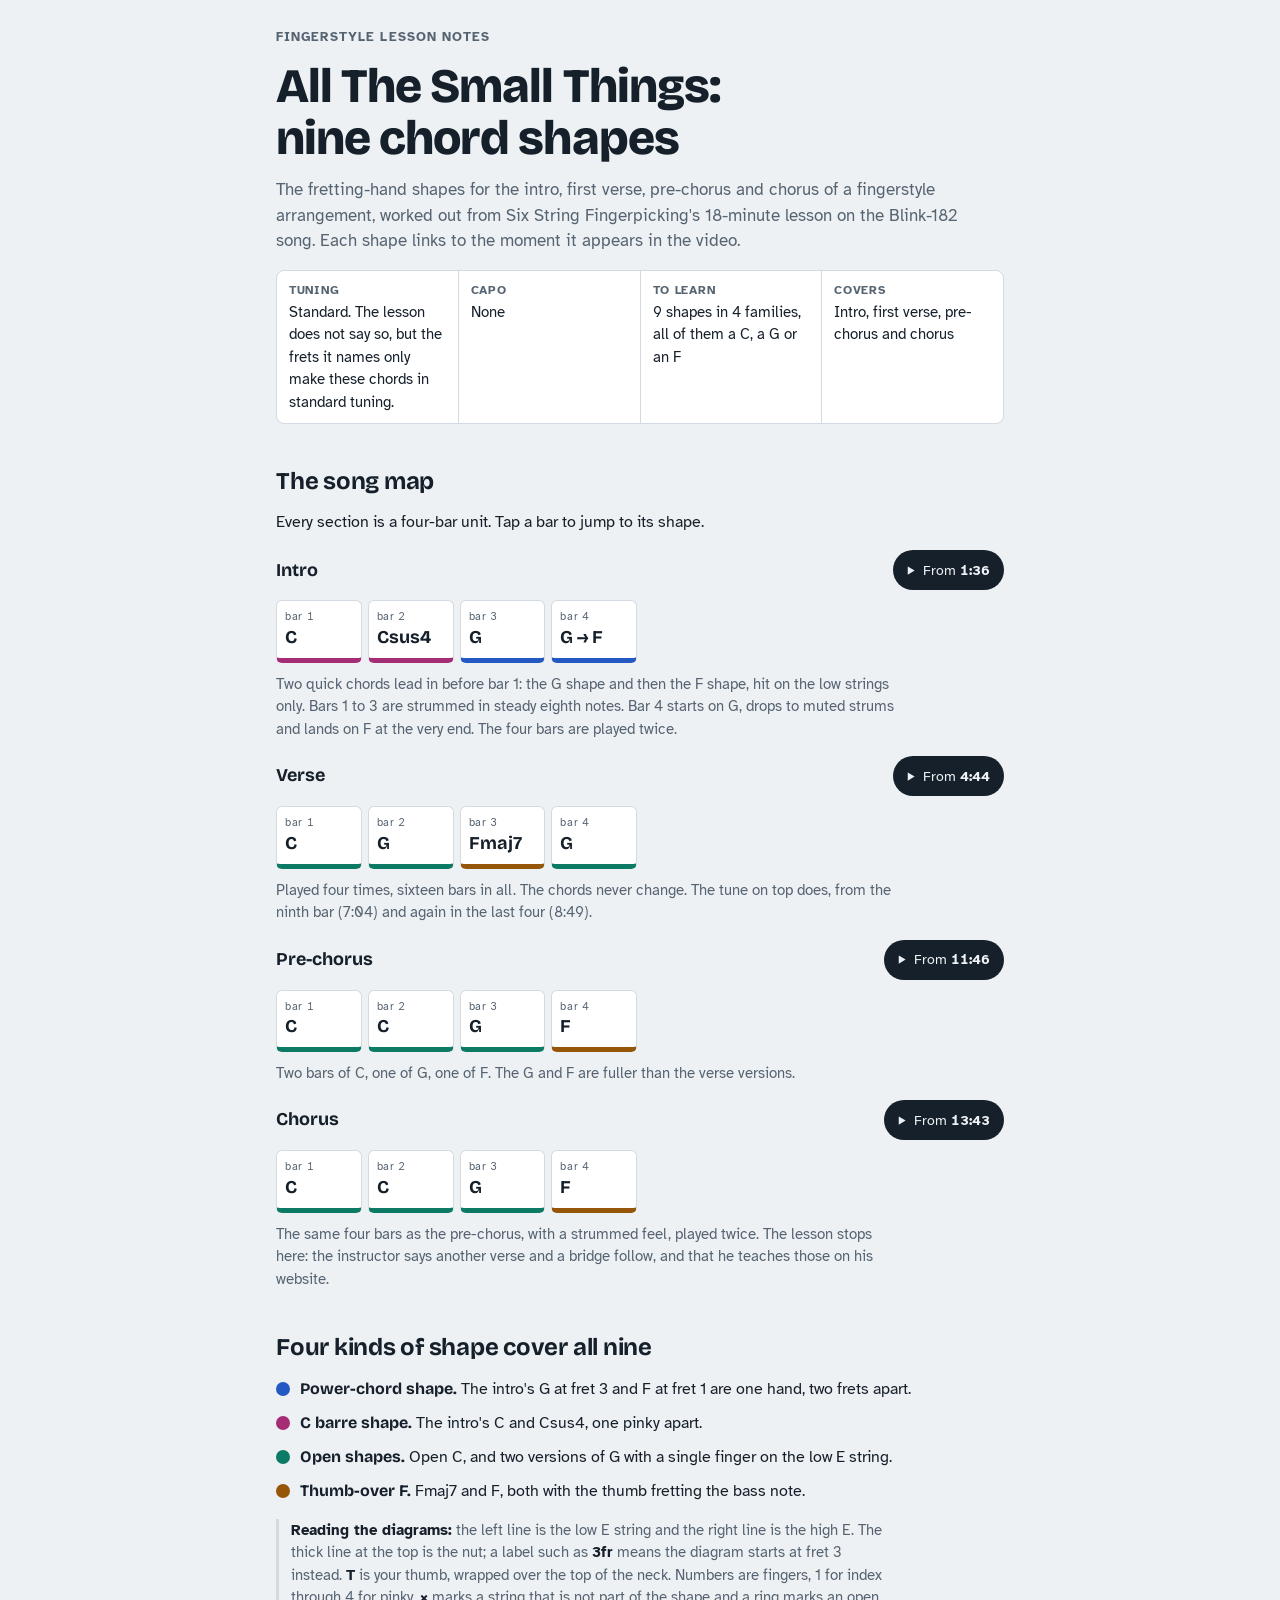
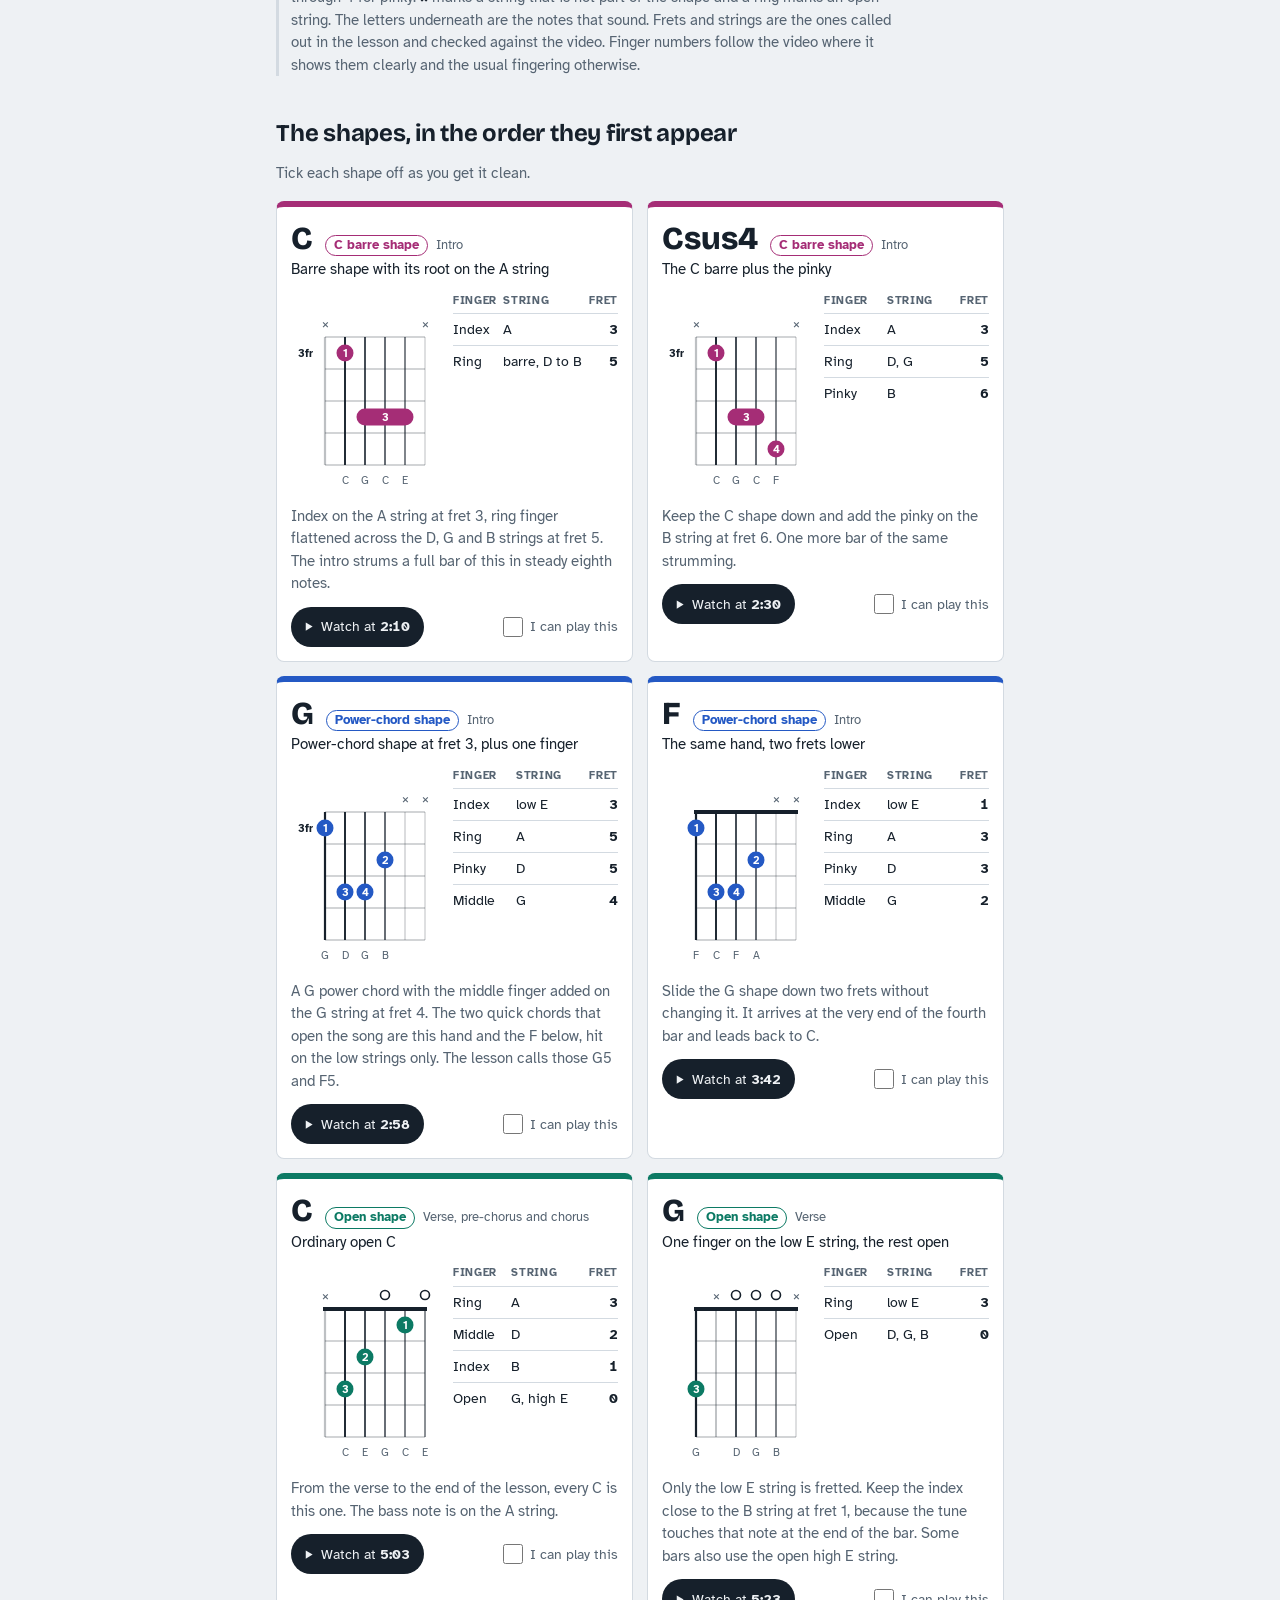
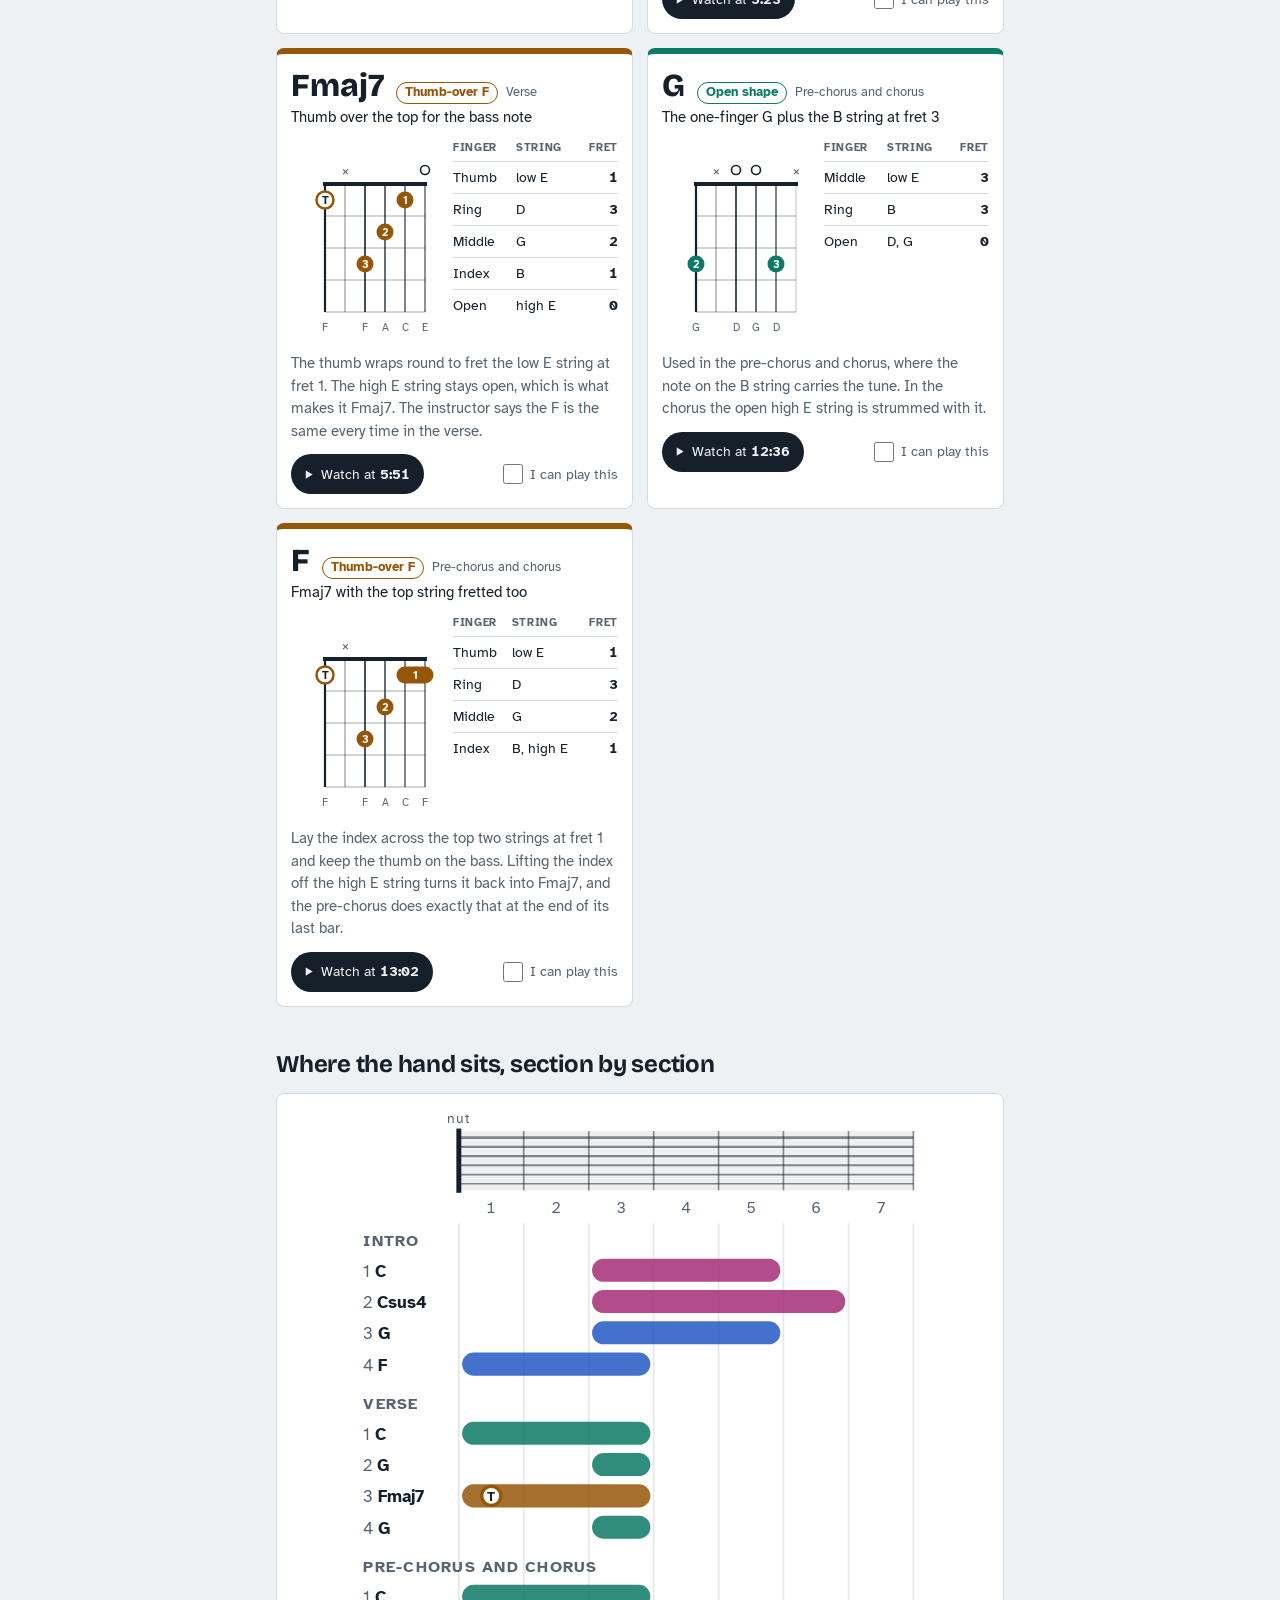
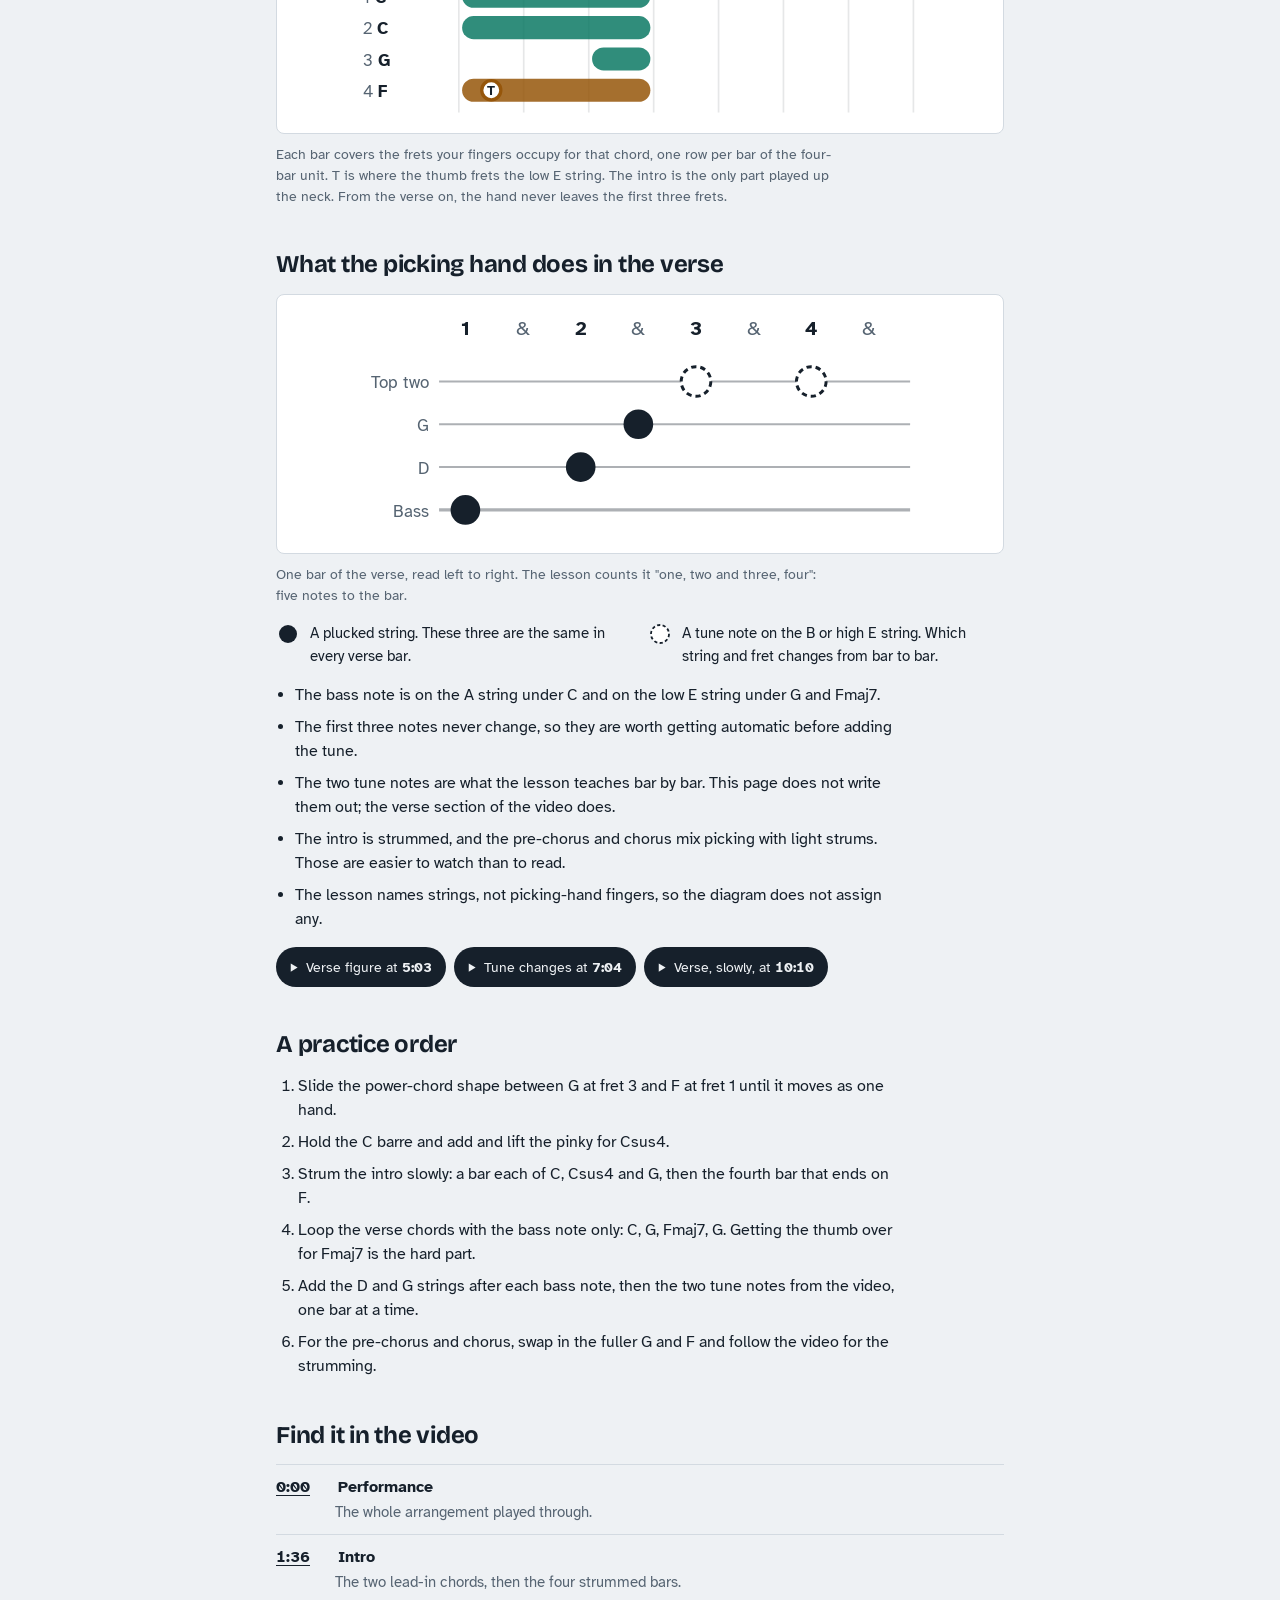
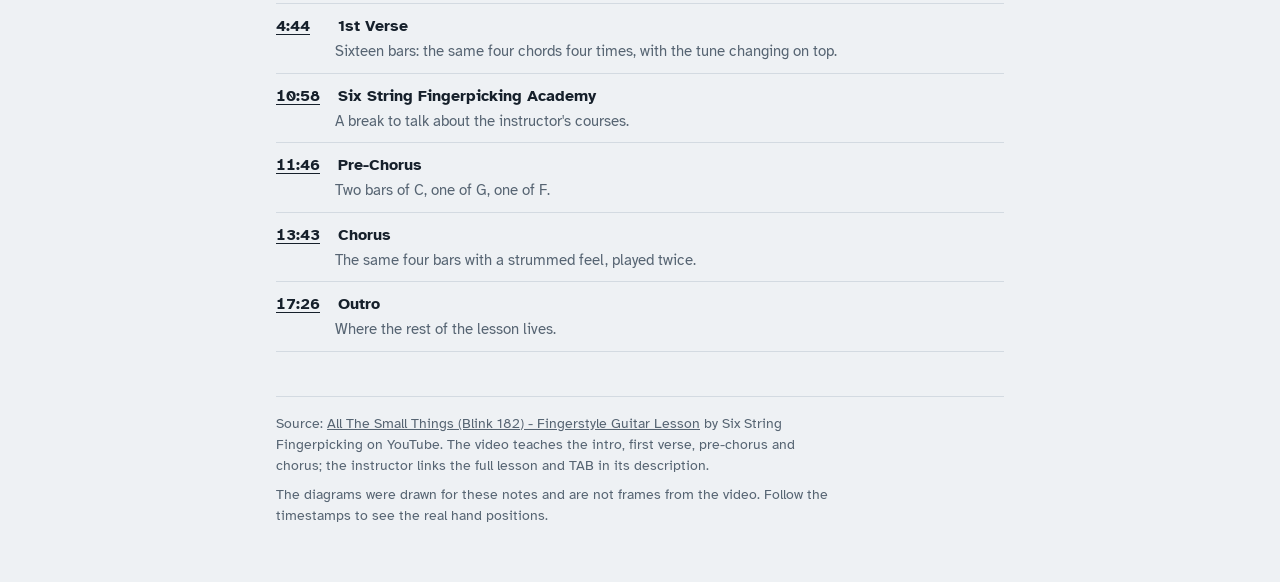
==== all-the-small-things/index.html @ d77eed51 "Add All The Small Things chord-shape explainer with its generator - all-the-small-things/build.py: s" ====
<!DOCTYPE html>
<html lang="en">
<head>
<meta charset="utf-8">
<meta name="viewport" content="width=device-width, initial-scale=1">
<title>All The Small Things Chord Shapes</title>
<link rel="preconnect" href="https://fonts.googleapis.com">
<link rel="preconnect" href="https://fonts.gstatic.com" crossorigin>
<link href="https://fonts.googleapis.com/css2?family=Atkinson+Hyperlegible:wght@400;700&amp;family=Bricolage+Grotesque:opsz,wght@12..96,600..800&amp;display=swap" rel="stylesheet">
<style>
:root {
  /* Layout: one reading column for a phone propped by the guitar. Chrome stays grey;
     the only colour is the four hand-shape families, used the same way everywhere. */
  --bg: #eef1f4;
  --surface: #ffffff;
  --ink: #16202b;
  --muted: #566472;
  --line: #d3dae1;
  --open: #0c7a64;    /* open shapes: open C and the two one-finger Gs */
  --cbarre: #a52d76;  /* C barre shape: C, Csus4 */
  --power: #2459c4;   /* power-chord shape: G, F */
  --thumb: #96560a;   /* thumb-over F: Fmaj7, F */
  --on-dot: #ffffff;
  --font-display: "Bricolage Grotesque", "Avenir Next", "Segoe UI", sans-serif;
  --font-body: "Atkinson Hyperlegible", "Helvetica Neue", Arial, sans-serif;
}
@media (prefers-color-scheme: dark) {
  :root:not([data-theme="light"]) {
    color-scheme: dark;
    --bg: #10161d; --surface: #19212b; --ink: #e9eef3; --muted: #9aa8b6; --line: #2d3946;
    --open: #5ad0b3; --cbarre: #f090c8; --power: #86adff; --thumb: #f0b566; --on-dot: #10161d;
  }
}
:root[data-theme="dark"] {
  color-scheme: dark;
  --bg: #10161d; --surface: #19212b; --ink: #e9eef3; --muted: #9aa8b6; --line: #2d3946;
  --open: #5ad0b3; --cbarre: #f090c8; --power: #86adff; --thumb: #f0b566; --on-dot: #10161d;
}
.fam-open   { --fam: var(--open); }
.fam-cbarre    { --fam: var(--cbarre); }
.fam-power  { --fam: var(--power); }
.fam-thumb  { --fam: var(--thumb); }

* { box-sizing: border-box; }
html { -webkit-text-size-adjust: 100%; }
body {
  margin: 0; background: var(--bg); color: var(--ink);
  font: 400 16px/1.5 var(--font-body);
}
main { max-width: 760px; margin: 0 auto; padding: 28px 16px 56px; display: grid; gap: 44px; }
h1, h2, h3 { font-family: var(--font-display); text-wrap: balance; margin: 0; line-height: 1.1; }
h1 { font-size: clamp(2rem, 8vw, 3rem); font-weight: 800; letter-spacing: -0.02em; }
h2 { font-size: 1.5rem; font-weight: 700; letter-spacing: -0.01em; }
p { margin: 0; max-width: 62ch; }
a { color: inherit; }
a:focus-visible, input:focus-visible { outline: 3px solid var(--power); outline-offset: 2px; border-radius: 4px; }
section { display: grid; gap: 16px; }
.lede { font-size: 1.0625rem; color: var(--muted); }
.eyebrow { font-size: .8125rem; letter-spacing: .08em; text-transform: uppercase; color: var(--muted); font-weight: 700; }
header.top { display: grid; gap: 12px; }

.facts { display: grid; grid-template-columns: repeat(auto-fit, minmax(150px, 1fr)); gap: 1px; margin: 4px 0 0; background: var(--line); border: 1px solid var(--line); border-radius: 8px; overflow: hidden; }
.facts div { background: var(--surface); padding: 10px 12px; }
.facts dt { font-size: .75rem; letter-spacing: .06em; text-transform: uppercase; color: var(--muted); font-weight: 700; }
.facts dd { margin: 2px 0 0; font-size: .9375rem; }

/* the chord map */
.part { display: grid; gap: 10px; }
.part-head { display: flex; flex-wrap: wrap; gap: 6px 12px; align-items: center; justify-content: space-between; }
.part-head h3 { font-size: 1.125rem; font-weight: 700; }
.loop { list-style: none; margin: 0; padding: 0; display: grid; grid-template-columns: repeat(4, 1fr); gap: 6px; }
@media (min-width: 620px) { .loop { grid-template-columns: repeat(8, 1fr); } }
.loop a { display: grid; gap: 2px; padding: 8px 6px 10px 8px; text-decoration: none; background: var(--surface); border: 1px solid var(--line); border-bottom: 5px solid var(--fam); border-radius: 6px; }
.loop .bar { font-size: .6875rem; letter-spacing: .06em; color: var(--muted); font-variant-numeric: tabular-nums; }
.loop .nm { font: 700 1.125rem/1.1 var(--font-display); }
.note { font-size: .9375rem; color: var(--muted); }

/* shape families */
.families { list-style: none; margin: 0; padding: 0; display: grid; gap: 10px; }
.families li { display: grid; grid-template-columns: 14px 1fr; gap: 10px; align-items: start; }
.families .sw { width: 14px; height: 14px; border-radius: 50%; background: var(--fam); margin-top: 5px; }
.families strong { font-family: var(--font-display); }
.readme { border-left: 3px solid var(--line); padding-left: 12px; color: var(--muted); font-size: .9375rem; }
.readme b { color: var(--ink); }

/* chord cards */
.cards { display: grid; grid-template-columns: repeat(auto-fit, minmax(288px, 1fr)); gap: 14px; }
.chord { background: var(--surface); border: 1px solid var(--line); border-top: 6px solid var(--fam); border-radius: 8px; padding: 14px; display: grid; gap: 12px; align-content: start; scroll-margin-top: 12px; }
.chord header { display: grid; grid-template-columns: auto 1fr; column-gap: 12px; row-gap: 2px; align-items: baseline; }
.chord h3 { font-size: 2rem; font-weight: 800; }
.meta { display: flex; flex-wrap: wrap; gap: 4px 8px; align-items: center; font-size: .8125rem; color: var(--muted); }
.tag { color: var(--fam); font-weight: 700; border: 1.5px solid var(--fam); border-radius: 99px; padding: 0 8px; line-height: 1.5; white-space: nowrap; }
.where { grid-column: 1 / -1; font-size: .9375rem; }
.chord-body { display: flex; flex-wrap: wrap; gap: 12px; align-items: flex-start; }
.chordbox { width: 150px; height: auto; flex: 0 0 150px; display: block; }
.fingers { flex: 1 1 120px; border-collapse: collapse; font-size: .875rem; font-variant-numeric: tabular-nums; }
.fingers th { text-align: left; font-size: .6875rem; text-transform: uppercase; letter-spacing: .06em; color: var(--muted); font-weight: 700; padding: 0 6px 4px 0; }
.fingers td { padding: 5px 6px 5px 0; border-top: 1px solid var(--line); }
.fingers .num { text-align: right; padding-right: 0; font-weight: 700; }
.tip { font-size: .9375rem; color: var(--muted); }
.chord footer { display: flex; flex-wrap: wrap; gap: 10px 14px; align-items: center; justify-content: space-between; }
.watch { display: inline-flex; align-items: center; gap: 7px; min-height: 40px; padding: 6px 14px 6px 12px; border-radius: 99px; background: var(--ink); color: var(--bg); text-decoration: none; font-size: .875rem; }
.watch .play { width: 11px; height: 11px; fill: currentColor; flex: none; }
.watch b { font-variant-numeric: tabular-nums; }
.got { display: inline-flex; align-items: center; gap: 7px; min-height: 40px; font-size: .875rem; color: var(--muted); cursor: pointer; }
.got input { width: 20px; height: 20px; accent-color: var(--fam); margin: 0; }
.progress { font-size: .9375rem; color: var(--muted); }

/* diagrams */
svg text { font-family: var(--font-body); }
.string { stroke: var(--ink); }
.string-off { opacity: .28; }
.fret { stroke: var(--ink); stroke-width: 1; opacity: .38; }
.nut { stroke: var(--ink); stroke-width: 4; stroke-linecap: square; }
.dot { fill: var(--fam); }
.dot-t { fill: var(--surface); stroke: var(--fam); stroke-width: 2.5; }
.fn { fill: var(--on-dot); font-size: 10.5px; font-weight: 700; text-anchor: middle; }
.ft { fill: var(--ink); }
.startfret { fill: var(--ink); font-size: 11px; font-weight: 700; text-anchor: end; }
.nutlab { fill: var(--muted); font-size: 8.5px; text-anchor: middle; letter-spacing: .04em; }
.mk { fill: var(--muted); font-size: 13px; text-anchor: middle; }
.openring { fill: none; stroke: var(--ink); stroke-width: 1.6; }
.nn { fill: var(--muted); font-size: 10.5px; text-anchor: middle; }

figure { margin: 0; display: grid; gap: 10px; }
figcaption { font-size: .875rem; color: var(--muted); max-width: 62ch; }
.panel { background: var(--surface); border: 1px solid var(--line); border-radius: 8px; padding: 14px 12px; }
.travel, .pick { display: block; width: 100%; max-width: 560px; height: auto; margin: 0 auto; }
.board { fill: var(--ink); opacity: .07; }
.travel .string { opacity: .5; }
.travel .fret { opacity: .5; }
.travel .nut { stroke-width: 3; }
.grid { stroke: var(--ink); opacity: .1; }
.fnum { fill: var(--muted); font-size: 9.5px; text-anchor: middle; font-variant-numeric: tabular-nums; }
.rowlab { fill: var(--ink); font-size: 10.5px; font-weight: 700; }
.rowlab .ord { fill: var(--muted); font-weight: 400; }
.blocklab { fill: var(--muted); font-size: 9.5px; font-weight: 700; letter-spacing: .08em; text-transform: uppercase; }
.span { fill: var(--fam); opacity: .85; }
.travel .dot-t { stroke-width: 2; }
.travel .fn { font-size: 8px; }

.slab { fill: var(--muted); font-size: 10.5px; text-anchor: end; }

.pick .string { opacity: .35; }
.beat { fill: var(--ink); font-size: 12px; font-weight: 700; text-anchor: middle; }
.beat.off { fill: var(--muted); font-weight: 400; }
.ev { fill: var(--ink); }
.ev-tune { fill: var(--surface); stroke: var(--ink); stroke-width: 1.8; stroke-dasharray: 3.2 2.4; }
.legend { list-style: none; margin: 0; padding: 0; display: grid; grid-template-columns: repeat(auto-fit, minmax(220px, 1fr)); gap: 8px 16px; font-size: .9375rem; }
.legend li { display: grid; grid-template-columns: 24px 1fr; gap: 10px; align-items: start; }
.legend-ico { width: 24px; height: 24px; display: block; }
.linkrow { display: flex; flex-wrap: wrap; gap: 8px; }

.points { margin: 0; padding-left: 1.2em; display: grid; gap: 8px; max-width: 62ch; }


/* chapter list */
.chapters { list-style: none; margin: 0; padding: 0; border-top: 1px solid var(--line); }
.chapters li { display: grid; gap: 2px; padding: 10px 0; border-bottom: 1px solid var(--line); }
.chapters a { display: grid; grid-template-columns: 3.4em 1fr; gap: 8px; text-decoration: none; font-weight: 700; }
.chapters .t { font-variant-numeric: tabular-nums; text-decoration: underline; text-underline-offset: 3px; }
.chapters .what { padding-left: calc(3.4em + 8px); color: var(--muted); font-size: .9375rem; }
.steps { margin: 0; padding-left: 1.4em; display: grid; gap: 8px; max-width: 62ch; }
.source { font-size: .875rem; color: var(--muted); border-top: 1px solid var(--line); padding-top: 16px; display: grid; gap: 8px; }
@media (prefers-reduced-motion: no-preference) { html { scroll-behavior: smooth; } }
</style>
</head>
<body>
<main>

<header class="top">
  <p class="eyebrow">Fingerstyle lesson notes</p>
  <h1>All The Small Things: nine chord shapes</h1>
  <p class="lede">The fretting-hand shapes for the intro, first verse, pre-chorus and chorus of a fingerstyle arrangement, worked out from Six String Fingerpicking's 18-minute lesson on the Blink-182 song. Each shape links to the moment it appears in the video.</p>
  <dl class="facts">
    <div><dt>Tuning</dt><dd>Standard. The lesson does not say so, but the frets it names only make these chords in standard tuning.</dd></div>
    <div><dt>Capo</dt><dd>None</dd></div>
    <div><dt>To learn</dt><dd>9 shapes in 4 families, all of them a C, a G or an F</dd></div>
    <div><dt>Covers</dt><dd>Intro, first verse, pre-chorus and chorus</dd></div>
  </dl>
</header>

<section aria-labelledby="h-map">
  <h2 id="h-map">The song map</h2>
  <p>Every section is a four-bar unit. Tap a bar to jump to its shape.</p>
  <div class="part">
    <div class="part-head"><h3>Intro</h3><a class="watch" href="https://youtu.be/hsBlzBTk9Xc?t=96"><svg class="play" viewBox="0 0 12 12" aria-hidden="true"><path d="M3 1.5v9l7.5-4.5z"/></svg><span>From <b>1:36</b></span></a></div>
    <ol class="loop"><li class="fam-cbarre"><a href="#chord-c-barre"><span class="bar">bar 1</span><span class="nm">C</span></a></li><li class="fam-cbarre"><a href="#chord-csus4"><span class="bar">bar 2</span><span class="nm">Csus4</span></a></li><li class="fam-power"><a href="#chord-g-shape"><span class="bar">bar 3</span><span class="nm">G</span></a></li><li class="fam-power"><a href="#chord-f-shape"><span class="bar">bar 4</span><span class="nm">G → F</span></a></li></ol>
    <p class="note">Two quick chords lead in before bar 1: the G shape and then the F shape, hit on the low strings only. Bars 1 to 3 are strummed in steady eighth notes. Bar 4 starts on G, drops to muted strums and lands on F at the very end. The four bars are played twice.</p>
  </div>
  <div class="part">
    <div class="part-head"><h3>Verse</h3><a class="watch" href="https://youtu.be/hsBlzBTk9Xc?t=284"><svg class="play" viewBox="0 0 12 12" aria-hidden="true"><path d="M3 1.5v9l7.5-4.5z"/></svg><span>From <b>4:44</b></span></a></div>
    <ol class="loop"><li class="fam-open"><a href="#chord-c-open"><span class="bar">bar 1</span><span class="nm">C</span></a></li><li class="fam-open"><a href="#chord-g-one"><span class="bar">bar 2</span><span class="nm">G</span></a></li><li class="fam-thumb"><a href="#chord-fmaj7"><span class="bar">bar 3</span><span class="nm">Fmaj7</span></a></li><li class="fam-open"><a href="#chord-g-one"><span class="bar">bar 4</span><span class="nm">G</span></a></li></ol>
    <p class="note">Played four times, sixteen bars in all. The chords never change. The tune on top does, from the ninth bar (7:04) and again in the last four (8:49).</p>
  </div>
  <div class="part">
    <div class="part-head"><h3>Pre-chorus</h3><a class="watch" href="https://youtu.be/hsBlzBTk9Xc?t=706"><svg class="play" viewBox="0 0 12 12" aria-hidden="true"><path d="M3 1.5v9l7.5-4.5z"/></svg><span>From <b>11:46</b></span></a></div>
    <ol class="loop"><li class="fam-open"><a href="#chord-c-open"><span class="bar">bar 1</span><span class="nm">C</span></a></li><li class="fam-open"><a href="#chord-c-open"><span class="bar">bar 2</span><span class="nm">C</span></a></li><li class="fam-open"><a href="#chord-g-add"><span class="bar">bar 3</span><span class="nm">G</span></a></li><li class="fam-thumb"><a href="#chord-f-thumb"><span class="bar">bar 4</span><span class="nm">F</span></a></li></ol>
    <p class="note">Two bars of C, one of G, one of F. The G and F are fuller than the verse versions.</p>
  </div>
  <div class="part">
    <div class="part-head"><h3>Chorus</h3><a class="watch" href="https://youtu.be/hsBlzBTk9Xc?t=823"><svg class="play" viewBox="0 0 12 12" aria-hidden="true"><path d="M3 1.5v9l7.5-4.5z"/></svg><span>From <b>13:43</b></span></a></div>
    <ol class="loop"><li class="fam-open"><a href="#chord-c-open"><span class="bar">bar 1</span><span class="nm">C</span></a></li><li class="fam-open"><a href="#chord-c-open"><span class="bar">bar 2</span><span class="nm">C</span></a></li><li class="fam-open"><a href="#chord-g-add"><span class="bar">bar 3</span><span class="nm">G</span></a></li><li class="fam-thumb"><a href="#chord-f-thumb"><span class="bar">bar 4</span><span class="nm">F</span></a></li></ol>
    <p class="note">The same four bars as the pre-chorus, with a strummed feel, played twice. The lesson stops here: the instructor says another verse and a bridge follow, and that he teaches those on his website.</p>
  </div>
</section>

<section aria-labelledby="h-fam">
  <h2 id="h-fam">Four kinds of shape cover all nine</h2>
  <ul class="families">
    <li class="fam-power"><span class="sw"></span><span><strong>Power-chord shape.</strong> The intro's G at fret 3 and F at fret 1 are one hand, two frets apart.</span></li>
    <li class="fam-cbarre"><span class="sw"></span><span><strong>C barre shape.</strong> The intro's C and Csus4, one pinky apart.</span></li>
    <li class="fam-open"><span class="sw"></span><span><strong>Open shapes.</strong> Open C, and two versions of G with a single finger on the low E string.</span></li>
    <li class="fam-thumb"><span class="sw"></span><span><strong>Thumb-over F.</strong> Fmaj7 and F, both with the thumb fretting the bass note.</span></li>
  </ul>
  <p class="readme"><b>Reading the diagrams:</b> the left line is the low E string and the right line is the high E. The thick line at the top is the nut; a label such as <b>3fr</b> means the diagram starts at fret 3 instead. <b>T</b> is your thumb, wrapped over the top of the neck. Numbers are fingers, 1 for index through 4 for pinky. <b>×</b> marks a string that is not part of the shape and a ring marks an open string. The letters underneath are the notes that sound. Frets and strings are the ones called out in the lesson and checked against the video. Finger numbers follow the video where it shows them clearly and the usual fingering otherwise.</p>
</section>

<section aria-labelledby="h-shapes">
  <h2 id="h-shapes">The shapes, in the order they first appear</h2>
  <p class="progress" id="progress" aria-live="polite">Tick each shape off as you get it clean.</p>
  <div class="cards">
<article class="chord fam-cbarre" id="chord-c-barre">
  <header>
    <h3>C</h3>
    <p class="meta"><span class="tag">C barre shape</span><span>Intro</span></p>
    <p class="where">Barre shape with its root on the A string</p>
  </header>
  <div class="chord-body">
    <svg class="chordbox" viewBox="0 0 150 200" role="img" aria-label="C chord diagram: string 5 fret 3, string 4 fret 5, string 3 fret 5, string 2 fret 5"><line class="fret" x1="34" y1="44" x2="134" y2="44"/><line class="fret" x1="34" y1="76" x2="134" y2="76"/><line class="fret" x1="34" y1="108" x2="134" y2="108"/><line class="fret" x1="34" y1="140" x2="134" y2="140"/><line class="fret" x1="34" y1="172" x2="134" y2="172"/><line class="string string-off" x1="34" y1="44" x2="34" y2="172" stroke-width="2.2"/><line class="string" x1="54" y1="44" x2="54" y2="172" stroke-width="1.9"/><line class="string" x1="74" y1="44" x2="74" y2="172" stroke-width="1.6"/><line class="string" x1="94" y1="44" x2="94" y2="172" stroke-width="1.3"/><line class="string" x1="114" y1="44" x2="114" y2="172" stroke-width="1.1"/><line class="string string-off" x1="134" y1="44" x2="134" y2="172" stroke-width="1.0"/><text class="startfret" x="22" y="64.0">3fr</text><text class="mk" x="34" y="35">×</text><text class="mk" x="134" y="35">×</text><rect class="dot" x="65.5" y="115.5" width="57" height="17" rx="8.5"/><text class="fn" x="94" y="127.8">3</text><circle class="dot" cx="54" cy="60" r="8.5"/><text class="fn" x="54" y="63.8">1</text><text class="nn" x="54" y="191">C</text><text class="nn" x="74" y="191">G</text><text class="nn" x="94" y="191">C</text><text class="nn" x="114" y="191">E</text></svg>
    <table class="fingers">
      <thead><tr><th scope="col">Finger</th><th scope="col">String</th><th scope="col" class="num">Fret</th></tr></thead>
      <tbody><tr><td>Index</td><td>A</td><td class='num'>3</td></tr><tr><td>Ring</td><td>barre, D to B</td><td class='num'>5</td></tr></tbody>
    </table>
  </div>
  <p class="tip">Index on the A string at fret 3, ring finger flattened across the D, G and B strings at fret 5. The intro strums a full bar of this in steady eighth notes.</p>
  <footer>
    <a class="watch" href="https://youtu.be/hsBlzBTk9Xc?t=130"><svg class="play" viewBox="0 0 12 12" aria-hidden="true"><path d="M3 1.5v9l7.5-4.5z"/></svg><span>Watch at <b>2:10</b></span></a>
    <label class="got" for="got-c-barre"><input type="checkbox" id="got-c-barre" data-got="c-barre"> I can play this</label>
  </footer>
</article>
<article class="chord fam-cbarre" id="chord-csus4">
  <header>
    <h3>Csus4</h3>
    <p class="meta"><span class="tag">C barre shape</span><span>Intro</span></p>
    <p class="where">The C barre plus the pinky</p>
  </header>
  <div class="chord-body">
    <svg class="chordbox" viewBox="0 0 150 200" role="img" aria-label="Csus4 chord diagram: string 5 fret 3, string 4 fret 5, string 3 fret 5, string 2 fret 6"><line class="fret" x1="34" y1="44" x2="134" y2="44"/><line class="fret" x1="34" y1="76" x2="134" y2="76"/><line class="fret" x1="34" y1="108" x2="134" y2="108"/><line class="fret" x1="34" y1="140" x2="134" y2="140"/><line class="fret" x1="34" y1="172" x2="134" y2="172"/><line class="string string-off" x1="34" y1="44" x2="34" y2="172" stroke-width="2.2"/><line class="string" x1="54" y1="44" x2="54" y2="172" stroke-width="1.9"/><line class="string" x1="74" y1="44" x2="74" y2="172" stroke-width="1.6"/><line class="string" x1="94" y1="44" x2="94" y2="172" stroke-width="1.3"/><line class="string" x1="114" y1="44" x2="114" y2="172" stroke-width="1.1"/><line class="string string-off" x1="134" y1="44" x2="134" y2="172" stroke-width="1.0"/><text class="startfret" x="22" y="64.0">3fr</text><text class="mk" x="34" y="35">×</text><text class="mk" x="134" y="35">×</text><rect class="dot" x="65.5" y="115.5" width="37" height="17" rx="8.5"/><text class="fn" x="84.0" y="127.8">3</text><circle class="dot" cx="54" cy="60" r="8.5"/><text class="fn" x="54" y="63.8">1</text><circle class="dot" cx="114" cy="156" r="8.5"/><text class="fn" x="114" y="159.8">4</text><text class="nn" x="54" y="191">C</text><text class="nn" x="74" y="191">G</text><text class="nn" x="94" y="191">C</text><text class="nn" x="114" y="191">F</text></svg>
    <table class="fingers">
      <thead><tr><th scope="col">Finger</th><th scope="col">String</th><th scope="col" class="num">Fret</th></tr></thead>
      <tbody><tr><td>Index</td><td>A</td><td class='num'>3</td></tr><tr><td>Ring</td><td>D, G</td><td class='num'>5</td></tr><tr><td>Pinky</td><td>B</td><td class='num'>6</td></tr></tbody>
    </table>
  </div>
  <p class="tip">Keep the C shape down and add the pinky on the B string at fret 6. One more bar of the same strumming.</p>
  <footer>
    <a class="watch" href="https://youtu.be/hsBlzBTk9Xc?t=150"><svg class="play" viewBox="0 0 12 12" aria-hidden="true"><path d="M3 1.5v9l7.5-4.5z"/></svg><span>Watch at <b>2:30</b></span></a>
    <label class="got" for="got-csus4"><input type="checkbox" id="got-csus4" data-got="csus4"> I can play this</label>
  </footer>
</article>
<article class="chord fam-power" id="chord-g-shape">
  <header>
    <h3>G</h3>
    <p class="meta"><span class="tag">Power-chord shape</span><span>Intro</span></p>
    <p class="where">Power-chord shape at fret 3, plus one finger</p>
  </header>
  <div class="chord-body">
    <svg class="chordbox" viewBox="0 0 150 200" role="img" aria-label="G chord diagram: string 6 fret 3, string 5 fret 5, string 4 fret 5, string 3 fret 4"><line class="fret" x1="34" y1="44" x2="134" y2="44"/><line class="fret" x1="34" y1="76" x2="134" y2="76"/><line class="fret" x1="34" y1="108" x2="134" y2="108"/><line class="fret" x1="34" y1="140" x2="134" y2="140"/><line class="fret" x1="34" y1="172" x2="134" y2="172"/><line class="string" x1="34" y1="44" x2="34" y2="172" stroke-width="2.2"/><line class="string" x1="54" y1="44" x2="54" y2="172" stroke-width="1.9"/><line class="string" x1="74" y1="44" x2="74" y2="172" stroke-width="1.6"/><line class="string" x1="94" y1="44" x2="94" y2="172" stroke-width="1.3"/><line class="string string-off" x1="114" y1="44" x2="114" y2="172" stroke-width="1.1"/><line class="string string-off" x1="134" y1="44" x2="134" y2="172" stroke-width="1.0"/><text class="startfret" x="22" y="64.0">3fr</text><text class="mk" x="114" y="35">×</text><text class="mk" x="134" y="35">×</text><circle class="dot" cx="34" cy="60" r="8.5"/><text class="fn" x="34" y="63.8">1</text><circle class="dot" cx="54" cy="124" r="8.5"/><text class="fn" x="54" y="127.8">3</text><circle class="dot" cx="74" cy="124" r="8.5"/><text class="fn" x="74" y="127.8">4</text><circle class="dot" cx="94" cy="92" r="8.5"/><text class="fn" x="94" y="95.8">2</text><text class="nn" x="34" y="191">G</text><text class="nn" x="54" y="191">D</text><text class="nn" x="74" y="191">G</text><text class="nn" x="94" y="191">B</text></svg>
    <table class="fingers">
      <thead><tr><th scope="col">Finger</th><th scope="col">String</th><th scope="col" class="num">Fret</th></tr></thead>
      <tbody><tr><td>Index</td><td>low E</td><td class='num'>3</td></tr><tr><td>Ring</td><td>A</td><td class='num'>5</td></tr><tr><td>Pinky</td><td>D</td><td class='num'>5</td></tr><tr><td>Middle</td><td>G</td><td class='num'>4</td></tr></tbody>
    </table>
  </div>
  <p class="tip">A G power chord with the middle finger added on the G string at fret 4. The two quick chords that open the song are this hand and the F below, hit on the low strings only. The lesson calls those G5 and F5.</p>
  <footer>
    <a class="watch" href="https://youtu.be/hsBlzBTk9Xc?t=178"><svg class="play" viewBox="0 0 12 12" aria-hidden="true"><path d="M3 1.5v9l7.5-4.5z"/></svg><span>Watch at <b>2:58</b></span></a>
    <label class="got" for="got-g-shape"><input type="checkbox" id="got-g-shape" data-got="g-shape"> I can play this</label>
  </footer>
</article>
<article class="chord fam-power" id="chord-f-shape">
  <header>
    <h3>F</h3>
    <p class="meta"><span class="tag">Power-chord shape</span><span>Intro</span></p>
    <p class="where">The same hand, two frets lower</p>
  </header>
  <div class="chord-body">
    <svg class="chordbox" viewBox="0 0 150 200" role="img" aria-label="F chord diagram: string 6 fret 1, string 5 fret 3, string 4 fret 3, string 3 fret 2"><line class="nut" x1="34" y1="44" x2="134" y2="44"/><line class="fret" x1="34" y1="76" x2="134" y2="76"/><line class="fret" x1="34" y1="108" x2="134" y2="108"/><line class="fret" x1="34" y1="140" x2="134" y2="140"/><line class="fret" x1="34" y1="172" x2="134" y2="172"/><line class="string" x1="34" y1="44" x2="34" y2="172" stroke-width="2.2"/><line class="string" x1="54" y1="44" x2="54" y2="172" stroke-width="1.9"/><line class="string" x1="74" y1="44" x2="74" y2="172" stroke-width="1.6"/><line class="string" x1="94" y1="44" x2="94" y2="172" stroke-width="1.3"/><line class="string string-off" x1="114" y1="44" x2="114" y2="172" stroke-width="1.1"/><line class="string string-off" x1="134" y1="44" x2="134" y2="172" stroke-width="1.0"/><text class="mk" x="114" y="35">×</text><text class="mk" x="134" y="35">×</text><circle class="dot" cx="34" cy="60" r="8.5"/><text class="fn" x="34" y="63.8">1</text><circle class="dot" cx="54" cy="124" r="8.5"/><text class="fn" x="54" y="127.8">3</text><circle class="dot" cx="74" cy="124" r="8.5"/><text class="fn" x="74" y="127.8">4</text><circle class="dot" cx="94" cy="92" r="8.5"/><text class="fn" x="94" y="95.8">2</text><text class="nn" x="34" y="191">F</text><text class="nn" x="54" y="191">C</text><text class="nn" x="74" y="191">F</text><text class="nn" x="94" y="191">A</text></svg>
    <table class="fingers">
      <thead><tr><th scope="col">Finger</th><th scope="col">String</th><th scope="col" class="num">Fret</th></tr></thead>
      <tbody><tr><td>Index</td><td>low E</td><td class='num'>1</td></tr><tr><td>Ring</td><td>A</td><td class='num'>3</td></tr><tr><td>Pinky</td><td>D</td><td class='num'>3</td></tr><tr><td>Middle</td><td>G</td><td class='num'>2</td></tr></tbody>
    </table>
  </div>
  <p class="tip">Slide the G shape down two frets without changing it. It arrives at the very end of the fourth bar and leads back to C.</p>
  <footer>
    <a class="watch" href="https://youtu.be/hsBlzBTk9Xc?t=222"><svg class="play" viewBox="0 0 12 12" aria-hidden="true"><path d="M3 1.5v9l7.5-4.5z"/></svg><span>Watch at <b>3:42</b></span></a>
    <label class="got" for="got-f-shape"><input type="checkbox" id="got-f-shape" data-got="f-shape"> I can play this</label>
  </footer>
</article>
<article class="chord fam-open" id="chord-c-open">
  <header>
    <h3>C</h3>
    <p class="meta"><span class="tag">Open shape</span><span>Verse, pre-chorus and chorus</span></p>
    <p class="where">Ordinary open C</p>
  </header>
  <div class="chord-body">
    <svg class="chordbox" viewBox="0 0 150 200" role="img" aria-label="C chord diagram: string 5 fret 3, string 4 fret 2, string 3 open, string 2 fret 1, string 1 open"><line class="nut" x1="34" y1="44" x2="134" y2="44"/><line class="fret" x1="34" y1="76" x2="134" y2="76"/><line class="fret" x1="34" y1="108" x2="134" y2="108"/><line class="fret" x1="34" y1="140" x2="134" y2="140"/><line class="fret" x1="34" y1="172" x2="134" y2="172"/><line class="string string-off" x1="34" y1="44" x2="34" y2="172" stroke-width="2.2"/><line class="string" x1="54" y1="44" x2="54" y2="172" stroke-width="1.9"/><line class="string" x1="74" y1="44" x2="74" y2="172" stroke-width="1.6"/><line class="string" x1="94" y1="44" x2="94" y2="172" stroke-width="1.3"/><line class="string" x1="114" y1="44" x2="114" y2="172" stroke-width="1.1"/><line class="string" x1="134" y1="44" x2="134" y2="172" stroke-width="1.0"/><text class="mk" x="34" y="35">×</text><circle class="openring" cx="94" cy="30" r="4.5"/><circle class="openring" cx="134" cy="30" r="4.5"/><circle class="dot" cx="54" cy="124" r="8.5"/><text class="fn" x="54" y="127.8">3</text><circle class="dot" cx="74" cy="92" r="8.5"/><text class="fn" x="74" y="95.8">2</text><circle class="dot" cx="114" cy="60" r="8.5"/><text class="fn" x="114" y="63.8">1</text><text class="nn" x="54" y="191">C</text><text class="nn" x="74" y="191">E</text><text class="nn" x="94" y="191">G</text><text class="nn" x="114" y="191">C</text><text class="nn" x="134" y="191">E</text></svg>
    <table class="fingers">
      <thead><tr><th scope="col">Finger</th><th scope="col">String</th><th scope="col" class="num">Fret</th></tr></thead>
      <tbody><tr><td>Ring</td><td>A</td><td class='num'>3</td></tr><tr><td>Middle</td><td>D</td><td class='num'>2</td></tr><tr><td>Index</td><td>B</td><td class='num'>1</td></tr><tr><td>Open</td><td>G, high E</td><td class='num'>0</td></tr></tbody>
    </table>
  </div>
  <p class="tip">From the verse to the end of the lesson, every C is this one. The bass note is on the A string.</p>
  <footer>
    <a class="watch" href="https://youtu.be/hsBlzBTk9Xc?t=303"><svg class="play" viewBox="0 0 12 12" aria-hidden="true"><path d="M3 1.5v9l7.5-4.5z"/></svg><span>Watch at <b>5:03</b></span></a>
    <label class="got" for="got-c-open"><input type="checkbox" id="got-c-open" data-got="c-open"> I can play this</label>
  </footer>
</article>
<article class="chord fam-open" id="chord-g-one">
  <header>
    <h3>G</h3>
    <p class="meta"><span class="tag">Open shape</span><span>Verse</span></p>
    <p class="where">One finger on the low E string, the rest open</p>
  </header>
  <div class="chord-body">
    <svg class="chordbox" viewBox="0 0 150 200" role="img" aria-label="G chord diagram: string 6 fret 3, string 4 open, string 3 open, string 2 open"><line class="nut" x1="34" y1="44" x2="134" y2="44"/><line class="fret" x1="34" y1="76" x2="134" y2="76"/><line class="fret" x1="34" y1="108" x2="134" y2="108"/><line class="fret" x1="34" y1="140" x2="134" y2="140"/><line class="fret" x1="34" y1="172" x2="134" y2="172"/><line class="string" x1="34" y1="44" x2="34" y2="172" stroke-width="2.2"/><line class="string string-off" x1="54" y1="44" x2="54" y2="172" stroke-width="1.9"/><line class="string" x1="74" y1="44" x2="74" y2="172" stroke-width="1.6"/><line class="string" x1="94" y1="44" x2="94" y2="172" stroke-width="1.3"/><line class="string" x1="114" y1="44" x2="114" y2="172" stroke-width="1.1"/><line class="string string-off" x1="134" y1="44" x2="134" y2="172" stroke-width="1.0"/><text class="mk" x="54" y="35">×</text><circle class="openring" cx="74" cy="30" r="4.5"/><circle class="openring" cx="94" cy="30" r="4.5"/><circle class="openring" cx="114" cy="30" r="4.5"/><text class="mk" x="134" y="35">×</text><circle class="dot" cx="34" cy="124" r="8.5"/><text class="fn" x="34" y="127.8">3</text><text class="nn" x="34" y="191">G</text><text class="nn" x="74" y="191">D</text><text class="nn" x="94" y="191">G</text><text class="nn" x="114" y="191">B</text></svg>
    <table class="fingers">
      <thead><tr><th scope="col">Finger</th><th scope="col">String</th><th scope="col" class="num">Fret</th></tr></thead>
      <tbody><tr><td>Ring</td><td>low E</td><td class='num'>3</td></tr><tr><td>Open</td><td>D, G, B</td><td class='num'>0</td></tr></tbody>
    </table>
  </div>
  <p class="tip">Only the low E string is fretted. Keep the index close to the B string at fret 1, because the tune touches that note at the end of the bar. Some bars also use the open high E string.</p>
  <footer>
    <a class="watch" href="https://youtu.be/hsBlzBTk9Xc?t=323"><svg class="play" viewBox="0 0 12 12" aria-hidden="true"><path d="M3 1.5v9l7.5-4.5z"/></svg><span>Watch at <b>5:23</b></span></a>
    <label class="got" for="got-g-one"><input type="checkbox" id="got-g-one" data-got="g-one"> I can play this</label>
  </footer>
</article>
<article class="chord fam-thumb" id="chord-fmaj7">
  <header>
    <h3>Fmaj7</h3>
    <p class="meta"><span class="tag">Thumb-over F</span><span>Verse</span></p>
    <p class="where">Thumb over the top for the bass note</p>
  </header>
  <div class="chord-body">
    <svg class="chordbox" viewBox="0 0 150 200" role="img" aria-label="Fmaj7 chord diagram: string 6 fret 1, string 4 fret 3, string 3 fret 2, string 2 fret 1, string 1 open"><line class="nut" x1="34" y1="44" x2="134" y2="44"/><line class="fret" x1="34" y1="76" x2="134" y2="76"/><line class="fret" x1="34" y1="108" x2="134" y2="108"/><line class="fret" x1="34" y1="140" x2="134" y2="140"/><line class="fret" x1="34" y1="172" x2="134" y2="172"/><line class="string" x1="34" y1="44" x2="34" y2="172" stroke-width="2.2"/><line class="string string-off" x1="54" y1="44" x2="54" y2="172" stroke-width="1.9"/><line class="string" x1="74" y1="44" x2="74" y2="172" stroke-width="1.6"/><line class="string" x1="94" y1="44" x2="94" y2="172" stroke-width="1.3"/><line class="string" x1="114" y1="44" x2="114" y2="172" stroke-width="1.1"/><line class="string" x1="134" y1="44" x2="134" y2="172" stroke-width="1.0"/><text class="mk" x="54" y="35">×</text><circle class="openring" cx="134" cy="30" r="4.5"/><circle class="dot-t" cx="34" cy="60" r="8.5"/><text class="fn ft" x="34" y="63.8">T</text><circle class="dot" cx="74" cy="124" r="8.5"/><text class="fn" x="74" y="127.8">3</text><circle class="dot" cx="94" cy="92" r="8.5"/><text class="fn" x="94" y="95.8">2</text><circle class="dot" cx="114" cy="60" r="8.5"/><text class="fn" x="114" y="63.8">1</text><text class="nn" x="34" y="191">F</text><text class="nn" x="74" y="191">F</text><text class="nn" x="94" y="191">A</text><text class="nn" x="114" y="191">C</text><text class="nn" x="134" y="191">E</text></svg>
    <table class="fingers">
      <thead><tr><th scope="col">Finger</th><th scope="col">String</th><th scope="col" class="num">Fret</th></tr></thead>
      <tbody><tr><td>Thumb</td><td>low E</td><td class='num'>1</td></tr><tr><td>Ring</td><td>D</td><td class='num'>3</td></tr><tr><td>Middle</td><td>G</td><td class='num'>2</td></tr><tr><td>Index</td><td>B</td><td class='num'>1</td></tr><tr><td>Open</td><td>high E</td><td class='num'>0</td></tr></tbody>
    </table>
  </div>
  <p class="tip">The thumb wraps round to fret the low E string at fret 1. The high E string stays open, which is what makes it Fmaj7. The instructor says the F is the same every time in the verse.</p>
  <footer>
    <a class="watch" href="https://youtu.be/hsBlzBTk9Xc?t=351"><svg class="play" viewBox="0 0 12 12" aria-hidden="true"><path d="M3 1.5v9l7.5-4.5z"/></svg><span>Watch at <b>5:51</b></span></a>
    <label class="got" for="got-fmaj7"><input type="checkbox" id="got-fmaj7" data-got="fmaj7"> I can play this</label>
  </footer>
</article>
<article class="chord fam-open" id="chord-g-add">
  <header>
    <h3>G</h3>
    <p class="meta"><span class="tag">Open shape</span><span>Pre-chorus and chorus</span></p>
    <p class="where">The one-finger G plus the B string at fret 3</p>
  </header>
  <div class="chord-body">
    <svg class="chordbox" viewBox="0 0 150 200" role="img" aria-label="G chord diagram: string 6 fret 3, string 4 open, string 3 open, string 2 fret 3"><line class="nut" x1="34" y1="44" x2="134" y2="44"/><line class="fret" x1="34" y1="76" x2="134" y2="76"/><line class="fret" x1="34" y1="108" x2="134" y2="108"/><line class="fret" x1="34" y1="140" x2="134" y2="140"/><line class="fret" x1="34" y1="172" x2="134" y2="172"/><line class="string" x1="34" y1="44" x2="34" y2="172" stroke-width="2.2"/><line class="string string-off" x1="54" y1="44" x2="54" y2="172" stroke-width="1.9"/><line class="string" x1="74" y1="44" x2="74" y2="172" stroke-width="1.6"/><line class="string" x1="94" y1="44" x2="94" y2="172" stroke-width="1.3"/><line class="string" x1="114" y1="44" x2="114" y2="172" stroke-width="1.1"/><line class="string string-off" x1="134" y1="44" x2="134" y2="172" stroke-width="1.0"/><text class="mk" x="54" y="35">×</text><circle class="openring" cx="74" cy="30" r="4.5"/><circle class="openring" cx="94" cy="30" r="4.5"/><text class="mk" x="134" y="35">×</text><circle class="dot" cx="34" cy="124" r="8.5"/><text class="fn" x="34" y="127.8">2</text><circle class="dot" cx="114" cy="124" r="8.5"/><text class="fn" x="114" y="127.8">3</text><text class="nn" x="34" y="191">G</text><text class="nn" x="74" y="191">D</text><text class="nn" x="94" y="191">G</text><text class="nn" x="114" y="191">D</text></svg>
    <table class="fingers">
      <thead><tr><th scope="col">Finger</th><th scope="col">String</th><th scope="col" class="num">Fret</th></tr></thead>
      <tbody><tr><td>Middle</td><td>low E</td><td class='num'>3</td></tr><tr><td>Ring</td><td>B</td><td class='num'>3</td></tr><tr><td>Open</td><td>D, G</td><td class='num'>0</td></tr></tbody>
    </table>
  </div>
  <p class="tip">Used in the pre-chorus and chorus, where the note on the B string carries the tune. In the chorus the open high E string is strummed with it.</p>
  <footer>
    <a class="watch" href="https://youtu.be/hsBlzBTk9Xc?t=756"><svg class="play" viewBox="0 0 12 12" aria-hidden="true"><path d="M3 1.5v9l7.5-4.5z"/></svg><span>Watch at <b>12:36</b></span></a>
    <label class="got" for="got-g-add"><input type="checkbox" id="got-g-add" data-got="g-add"> I can play this</label>
  </footer>
</article>
<article class="chord fam-thumb" id="chord-f-thumb">
  <header>
    <h3>F</h3>
    <p class="meta"><span class="tag">Thumb-over F</span><span>Pre-chorus and chorus</span></p>
    <p class="where">Fmaj7 with the top string fretted too</p>
  </header>
  <div class="chord-body">
    <svg class="chordbox" viewBox="0 0 150 200" role="img" aria-label="F chord diagram: string 6 fret 1, string 4 fret 3, string 3 fret 2, string 2 fret 1, string 1 fret 1"><line class="nut" x1="34" y1="44" x2="134" y2="44"/><line class="fret" x1="34" y1="76" x2="134" y2="76"/><line class="fret" x1="34" y1="108" x2="134" y2="108"/><line class="fret" x1="34" y1="140" x2="134" y2="140"/><line class="fret" x1="34" y1="172" x2="134" y2="172"/><line class="string" x1="34" y1="44" x2="34" y2="172" stroke-width="2.2"/><line class="string string-off" x1="54" y1="44" x2="54" y2="172" stroke-width="1.9"/><line class="string" x1="74" y1="44" x2="74" y2="172" stroke-width="1.6"/><line class="string" x1="94" y1="44" x2="94" y2="172" stroke-width="1.3"/><line class="string" x1="114" y1="44" x2="114" y2="172" stroke-width="1.1"/><line class="string" x1="134" y1="44" x2="134" y2="172" stroke-width="1.0"/><text class="mk" x="54" y="35">×</text><rect class="dot" x="105.5" y="51.5" width="37" height="17" rx="8.5"/><text class="fn" x="124.0" y="63.8">1</text><circle class="dot-t" cx="34" cy="60" r="8.5"/><text class="fn ft" x="34" y="63.8">T</text><circle class="dot" cx="74" cy="124" r="8.5"/><text class="fn" x="74" y="127.8">3</text><circle class="dot" cx="94" cy="92" r="8.5"/><text class="fn" x="94" y="95.8">2</text><text class="nn" x="34" y="191">F</text><text class="nn" x="74" y="191">F</text><text class="nn" x="94" y="191">A</text><text class="nn" x="114" y="191">C</text><text class="nn" x="134" y="191">F</text></svg>
    <table class="fingers">
      <thead><tr><th scope="col">Finger</th><th scope="col">String</th><th scope="col" class="num">Fret</th></tr></thead>
      <tbody><tr><td>Thumb</td><td>low E</td><td class='num'>1</td></tr><tr><td>Ring</td><td>D</td><td class='num'>3</td></tr><tr><td>Middle</td><td>G</td><td class='num'>2</td></tr><tr><td>Index</td><td>B, high E</td><td class='num'>1</td></tr></tbody>
    </table>
  </div>
  <p class="tip">Lay the index across the top two strings at fret 1 and keep the thumb on the bass. Lifting the index off the high E string turns it back into Fmaj7, and the pre-chorus does exactly that at the end of its last bar.</p>
  <footer>
    <a class="watch" href="https://youtu.be/hsBlzBTk9Xc?t=782"><svg class="play" viewBox="0 0 12 12" aria-hidden="true"><path d="M3 1.5v9l7.5-4.5z"/></svg><span>Watch at <b>13:02</b></span></a>
    <label class="got" for="got-f-thumb"><input type="checkbox" id="got-f-thumb" data-got="f-thumb"> I can play this</label>
  </footer>
</article></div>
</section>

<section aria-labelledby="h-travel">
  <h2 id="h-travel">Where the hand sits, section by section</h2>
  <figure>
    <div class="panel"><svg class="travel" viewBox="0 0 340 371" role="img" aria-label="Chart of the frets the hand covers in each section. The intro sits at frets 3 to 6 and drops to fret 1 for F. The verse, pre-chorus and chorus all stay within the first three frets."><rect class="board" x="60" y="14" width="276" height="36"/><line class="string" x1="60" y1="18.0" x2="336" y2="18.0" stroke-width="1.60"/><line class="string" x1="60" y1="23.6" x2="336" y2="23.6" stroke-width="1.46"/><line class="string" x1="60" y1="29.2" x2="336" y2="29.2" stroke-width="1.32"/><line class="string" x1="60" y1="34.8" x2="336" y2="34.8" stroke-width="1.18"/><line class="string" x1="60" y1="40.4" x2="336" y2="40.4" stroke-width="1.04"/><line class="string" x1="60" y1="46.0" x2="336" y2="46.0" stroke-width="0.90"/><line class="nut" x1="60" y1="14" x2="60" y2="50"/><text class="nutlab" x="60" y="9">nut</text><line class="grid" x1="60" y1="70" x2="60" y2="367"/><line class="fret" x1="99.4" y1="14" x2="99.4" y2="50"/><line class="grid" x1="99.4" y1="70" x2="99.4" y2="367"/><text class="fnum" x="79.7" y="64">1</text><line class="fret" x1="138.9" y1="14" x2="138.9" y2="50"/><line class="grid" x1="138.9" y1="70" x2="138.9" y2="367"/><text class="fnum" x="119.1" y="64">2</text><line class="fret" x1="178.3" y1="14" x2="178.3" y2="50"/><line class="grid" x1="178.3" y1="70" x2="178.3" y2="367"/><text class="fnum" x="158.6" y="64">3</text><line class="fret" x1="217.7" y1="14" x2="217.7" y2="50"/><line class="grid" x1="217.7" y1="70" x2="217.7" y2="367"/><text class="fnum" x="198.0" y="64">4</text><line class="fret" x1="257.1" y1="14" x2="257.1" y2="50"/><line class="grid" x1="257.1" y1="70" x2="257.1" y2="367"/><text class="fnum" x="237.4" y="64">5</text><line class="fret" x1="296.6" y1="14" x2="296.6" y2="50"/><line class="grid" x1="296.6" y1="70" x2="296.6" y2="367"/><text class="fnum" x="276.9" y="64">6</text><line class="fret" x1="336.0" y1="14" x2="336.0" y2="50"/><line class="grid" x1="336.0" y1="70" x2="336.0" y2="367"/><text class="fnum" x="316.3" y="64">7</text><text class="blocklab" x="2" y="84">Intro</text><g class="fam-cbarre"><text class="rowlab" x="2" y="102.5"><tspan class="ord">1</tspan> C</text><rect class="span" x="140.9" y="91.5" width="114.3" height="14" rx="7"/></g><g class="fam-cbarre"><text class="rowlab" x="2" y="121.5"><tspan class="ord">2</tspan> Csus4</text><rect class="span" x="140.9" y="110.5" width="153.7" height="14" rx="7"/></g><g class="fam-power"><text class="rowlab" x="2" y="140.5"><tspan class="ord">3</tspan> G</text><rect class="span" x="140.9" y="129.5" width="114.3" height="14" rx="7"/></g><g class="fam-power"><text class="rowlab" x="2" y="159.5"><tspan class="ord">4</tspan> F</text><rect class="span" x="62.0" y="148.5" width="114.3" height="14" rx="7"/></g><text class="blocklab" x="2" y="183">Verse</text><g class="fam-open"><text class="rowlab" x="2" y="201.5"><tspan class="ord">1</tspan> C</text><rect class="span" x="62.0" y="190.5" width="114.3" height="14" rx="7"/></g><g class="fam-open"><text class="rowlab" x="2" y="220.5"><tspan class="ord">2</tspan> G</text><rect class="span" x="140.9" y="209.5" width="35.4" height="14" rx="7"/></g><g class="fam-thumb"><text class="rowlab" x="2" y="239.5"><tspan class="ord">3</tspan> Fmaj7</text><rect class="span" x="62.0" y="228.5" width="114.3" height="14" rx="7"/><circle class="dot-t" cx="79.7" cy="235.5" r="5.8"/><text class="fn ft" x="79.7" y="238.5">T</text></g><g class="fam-open"><text class="rowlab" x="2" y="258.5"><tspan class="ord">4</tspan> G</text><rect class="span" x="140.9" y="247.5" width="35.4" height="14" rx="7"/></g><text class="blocklab" x="2" y="282">Pre-chorus and chorus</text><g class="fam-open"><text class="rowlab" x="2" y="300.5"><tspan class="ord">1</tspan> C</text><rect class="span" x="62.0" y="289.5" width="114.3" height="14" rx="7"/></g><g class="fam-open"><text class="rowlab" x="2" y="319.5"><tspan class="ord">2</tspan> C</text><rect class="span" x="62.0" y="308.5" width="114.3" height="14" rx="7"/></g><g class="fam-open"><text class="rowlab" x="2" y="338.5"><tspan class="ord">3</tspan> G</text><rect class="span" x="140.9" y="327.5" width="35.4" height="14" rx="7"/></g><g class="fam-thumb"><text class="rowlab" x="2" y="357.5"><tspan class="ord">4</tspan> F</text><rect class="span" x="62.0" y="346.5" width="114.3" height="14" rx="7"/><circle class="dot-t" cx="79.7" cy="353.5" r="5.8"/><text class="fn ft" x="79.7" y="356.5">T</text></g></svg></div>
    <figcaption>Each bar covers the frets your fingers occupy for that chord, one row per bar of the four-bar unit. T is where the thumb frets the low E string. The intro is the only part played up the neck. From the verse on, the hand never leaves the first three frets.</figcaption>
  </figure>
</section>

<section aria-labelledby="h-pick">
  <h2 id="h-pick">What the picking hand does in the verse</h2>
  <figure>
    <div class="panel"><svg class="pick" viewBox="0 0 340 140" role="img" aria-label="One bar of the verse figure. Beat 1: the bass note. Beat 2: the D string. And of 2: the G string. Beats 3 and 4: one tune note each, on the B or high E string."><text class="beat" x="64" y="16">1</text><text class="beat off" x="99" y="16">&</text><text class="beat" x="134" y="16">2</text><text class="beat off" x="169" y="16">&</text><text class="beat" x="204" y="16">3</text><text class="beat off" x="239" y="16">&</text><text class="beat" x="274" y="16">4</text><text class="beat off" x="309" y="16">&</text><line class="string" x1="48" y1="44" x2="334" y2="44" stroke-width="1.2"/><text class="slab" x="42" y="48">Top two</text><line class="string" x1="48" y1="70" x2="334" y2="70" stroke-width="1.2"/><text class="slab" x="42" y="74">G</text><line class="string" x1="48" y1="96" x2="334" y2="96" stroke-width="1.2"/><text class="slab" x="42" y="100">D</text><line class="string" x1="48" y1="122" x2="334" y2="122" stroke-width="2"/><text class="slab" x="42" y="126">Bass</text><circle class="ev" cx="64" cy="122" r="9"/><circle class="ev" cx="134" cy="96" r="9"/><circle class="ev" cx="169" cy="70" r="9"/><circle class="ev-tune" cx="204" cy="44" r="9"/><circle class="ev-tune" cx="274" cy="44" r="9"/></svg></div>
    <figcaption>One bar of the verse, read left to right. The lesson counts it "one, two and three, four": five notes to the bar.</figcaption>
  </figure>
  <ul class="legend"><li><svg class="legend-ico" viewBox="0 0 24 24" aria-hidden="true"><circle class="ev" cx="12" cy="12" r="9"/></svg><span>A plucked string. These three are the same in every verse bar.</span></li><li><svg class="legend-ico" viewBox="0 0 24 24" aria-hidden="true"><circle class="ev-tune" cx="12" cy="12" r="9"/></svg><span>A tune note on the B or high E string. Which string and fret changes from bar to bar.</span></li></ul>
  <ul class="points">
    <li>The bass note is on the A string under C and on the low E string under G and Fmaj7.</li>
    <li>The first three notes never change, so they are worth getting automatic before adding the tune.</li>
    <li>The two tune notes are what the lesson teaches bar by bar. This page does not write them out; the verse section of the video does.</li>
    <li>The intro is strummed, and the pre-chorus and chorus mix picking with light strums. Those are easier to watch than to read.</li>
    <li>The lesson names strings, not picking-hand fingers, so the diagram does not assign any.</li>
  </ul>
  <div class="linkrow"><a class="watch" href="https://youtu.be/hsBlzBTk9Xc?t=303"><svg class="play" viewBox="0 0 12 12" aria-hidden="true"><path d="M3 1.5v9l7.5-4.5z"/></svg><span>Verse figure at <b>5:03</b></span></a> <a class="watch" href="https://youtu.be/hsBlzBTk9Xc?t=424"><svg class="play" viewBox="0 0 12 12" aria-hidden="true"><path d="M3 1.5v9l7.5-4.5z"/></svg><span>Tune changes at <b>7:04</b></span></a> <a class="watch" href="https://youtu.be/hsBlzBTk9Xc?t=610"><svg class="play" viewBox="0 0 12 12" aria-hidden="true"><path d="M3 1.5v9l7.5-4.5z"/></svg><span>Verse, slowly, at <b>10:10</b></span></a></div>
</section>

<section aria-labelledby="h-order">
  <h2 id="h-order">A practice order</h2>
  <ol class="steps">
    <li>Slide the power-chord shape between G at fret 3 and F at fret 1 until it moves as one hand.</li>
    <li>Hold the C barre and add and lift the pinky for Csus4.</li>
    <li>Strum the intro slowly: a bar each of C, Csus4 and G, then the fourth bar that ends on F.</li>
    <li>Loop the verse chords with the bass note only: C, G, Fmaj7, G. Getting the thumb over for Fmaj7 is the hard part.</li>
    <li>Add the D and G strings after each bass note, then the two tune notes from the video, one bar at a time.</li>
    <li>For the pre-chorus and chorus, swap in the fuller G and F and follow the video for the strumming.</li>
  </ol>
</section>

<section aria-labelledby="h-video">
  <h2 id="h-video">Find it in the video</h2>
  <ol class="chapters"><li><a href="https://youtu.be/hsBlzBTk9Xc?t=0"><span class="t">0:00</span><span class="ct">Performance</span></a><span class="what">The whole arrangement played through.</span></li><li><a href="https://youtu.be/hsBlzBTk9Xc?t=96"><span class="t">1:36</span><span class="ct">Intro</span></a><span class="what">The two lead-in chords, then the four strummed bars.</span></li><li><a href="https://youtu.be/hsBlzBTk9Xc?t=284"><span class="t">4:44</span><span class="ct">1st Verse</span></a><span class="what">Sixteen bars: the same four chords four times, with the tune changing on top.</span></li><li><a href="https://youtu.be/hsBlzBTk9Xc?t=658"><span class="t">10:58</span><span class="ct">Six String Fingerpicking Academy</span></a><span class="what">A break to talk about the instructor&#x27;s courses.</span></li><li><a href="https://youtu.be/hsBlzBTk9Xc?t=706"><span class="t">11:46</span><span class="ct">Pre-Chorus</span></a><span class="what">Two bars of C, one of G, one of F.</span></li><li><a href="https://youtu.be/hsBlzBTk9Xc?t=823"><span class="t">13:43</span><span class="ct">Chorus</span></a><span class="what">The same four bars with a strummed feel, played twice.</span></li><li><a href="https://youtu.be/hsBlzBTk9Xc?t=1046"><span class="t">17:26</span><span class="ct">Outro</span></a><span class="what">Where the rest of the lesson lives.</span></li></ol>
</section>

<footer class="source">
  <p>Source: <a href="https://youtu.be/hsBlzBTk9Xc">All The Small Things (Blink 182) - Fingerstyle Guitar Lesson</a> by Six String Fingerpicking on YouTube. The video teaches the intro, first verse, pre-chorus and chorus; the instructor links the full lesson and TAB in its description.</p>
  <p>The diagrams were drawn for these notes and are not frames from the video. Follow the timestamps to see the real hand positions.</p>
</footer>

</main>
<script>
(function () {
  var boxes = Array.prototype.slice.call(document.querySelectorAll('input[data-got]'));
  var out = document.getElementById('progress');
  var KEY = 'all-the-small-things-shapes';
  var saved = {};
  try { saved = JSON.parse(localStorage.getItem(KEY) || '{}') || {}; } catch (e) { saved = {}; }
  function render() {
    var n = boxes.filter(function (b) { return b.checked; }).length;
    out.textContent = n === 0 ? 'Tick each shape off as you get it clean.'
      : n === boxes.length ? 'All ' + n + ' shapes ticked off. Time to add the picking from the video.'
      : n + ' of ' + boxes.length + ' shapes ticked off.';
  }
  boxes.forEach(function (b) {
    b.checked = !!saved[b.getAttribute('data-got')];
    b.addEventListener('change', function () {
      saved[b.getAttribute('data-got')] = b.checked;
      try { localStorage.setItem(KEY, JSON.stringify(saved)); } catch (e) {}
      render();
    });
  });
  render();
})();
</script>
</body>
</html>
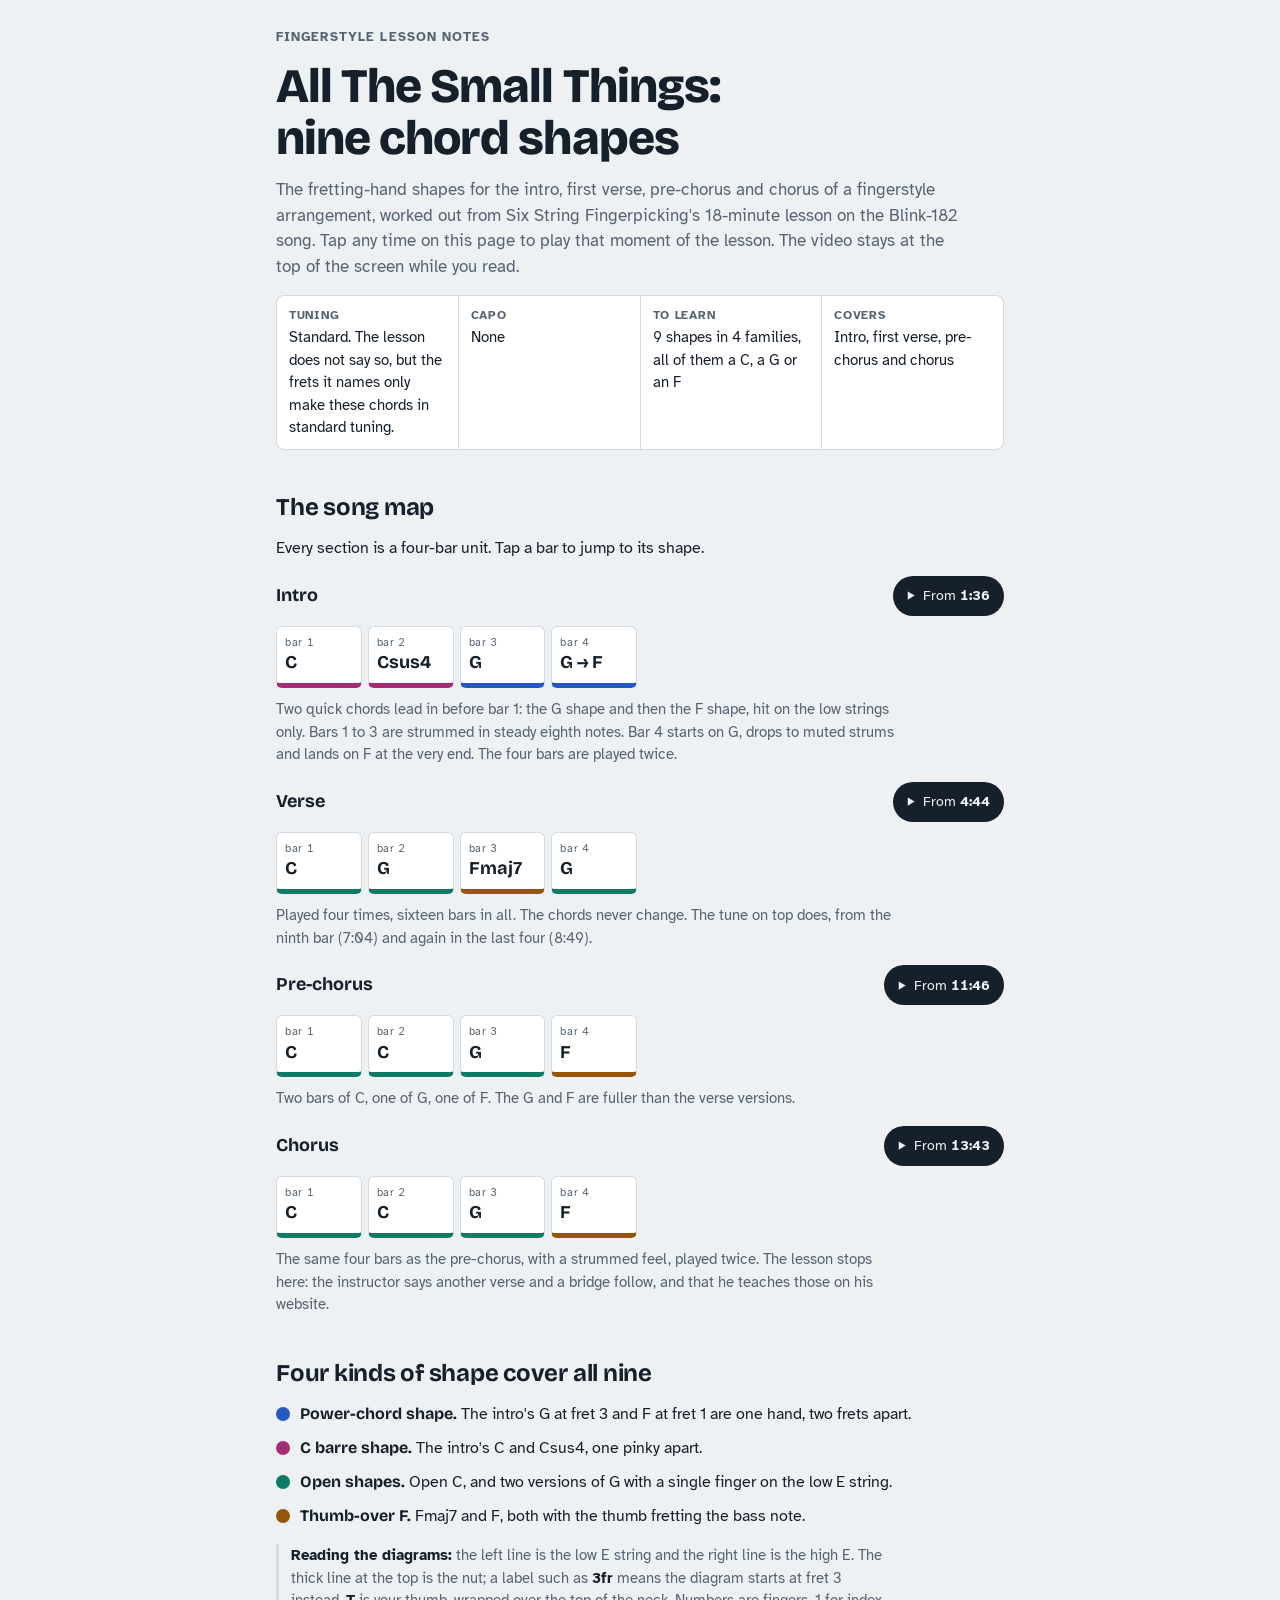
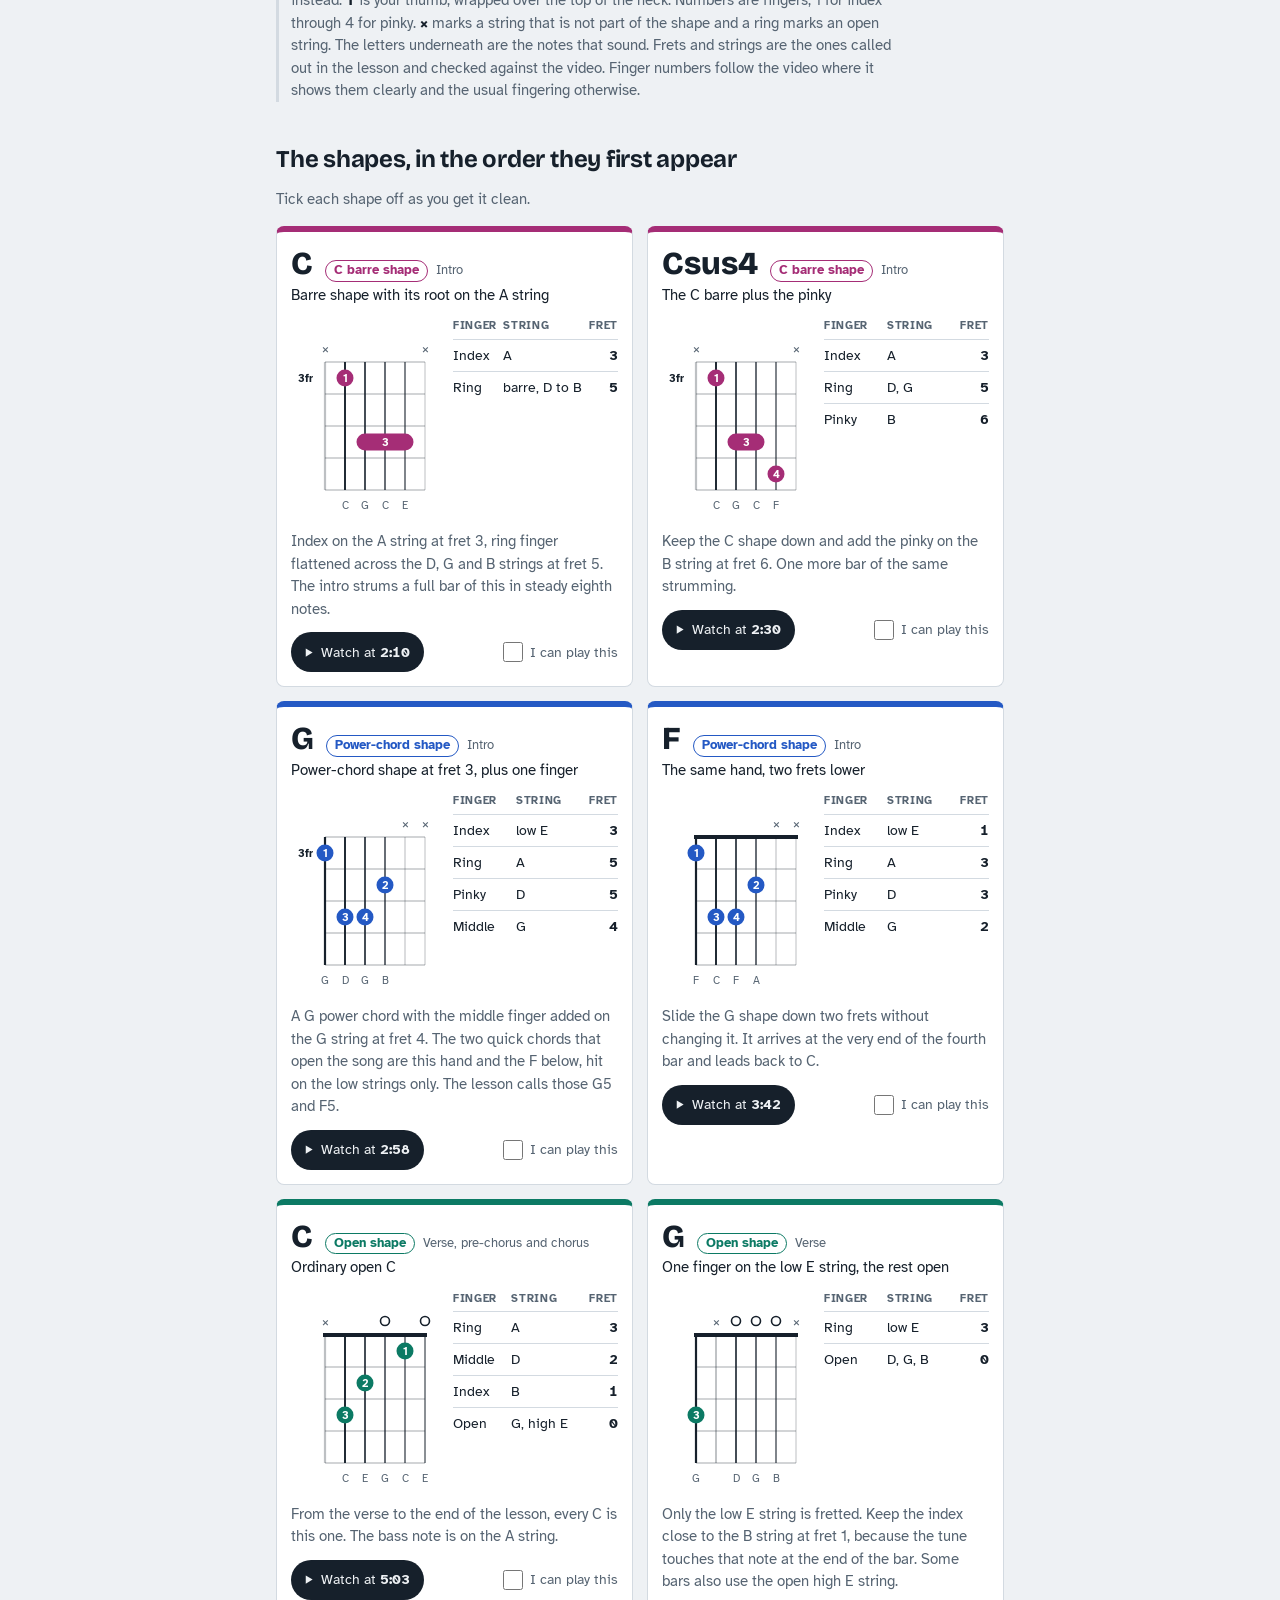
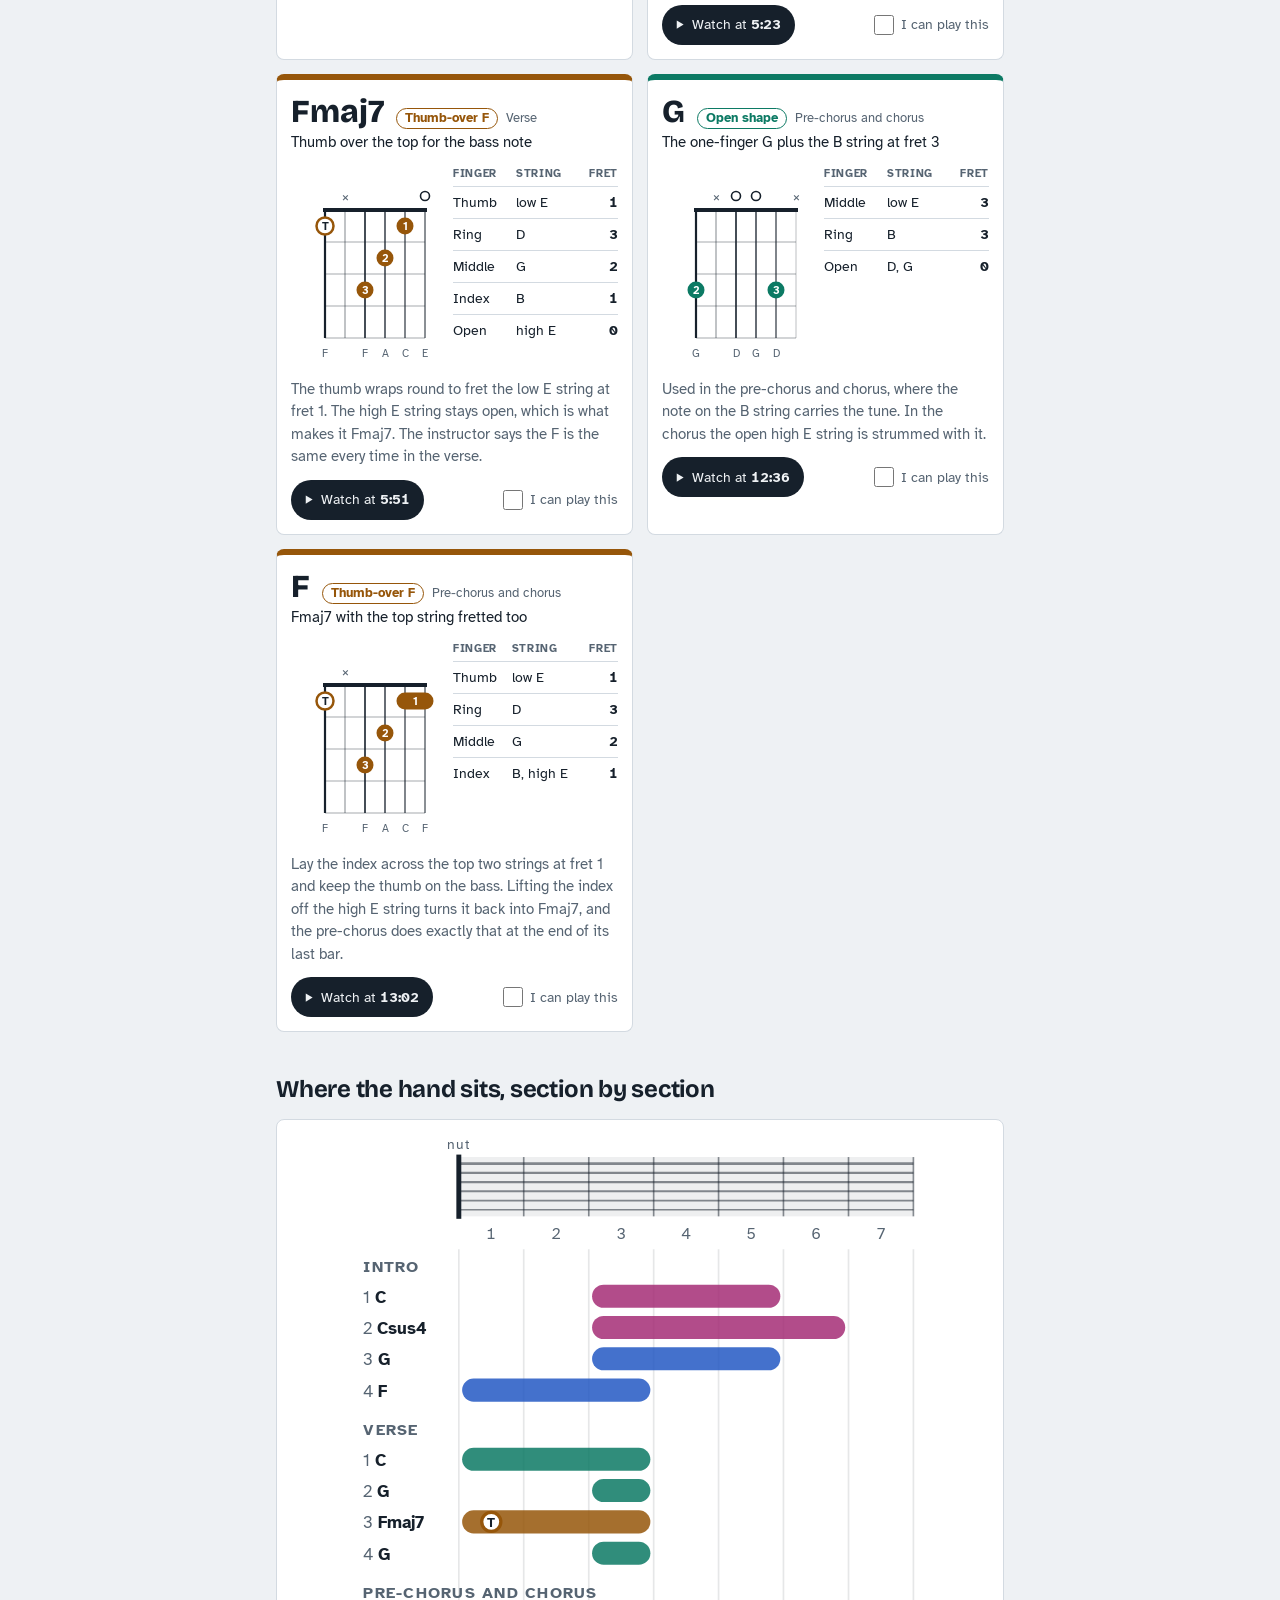
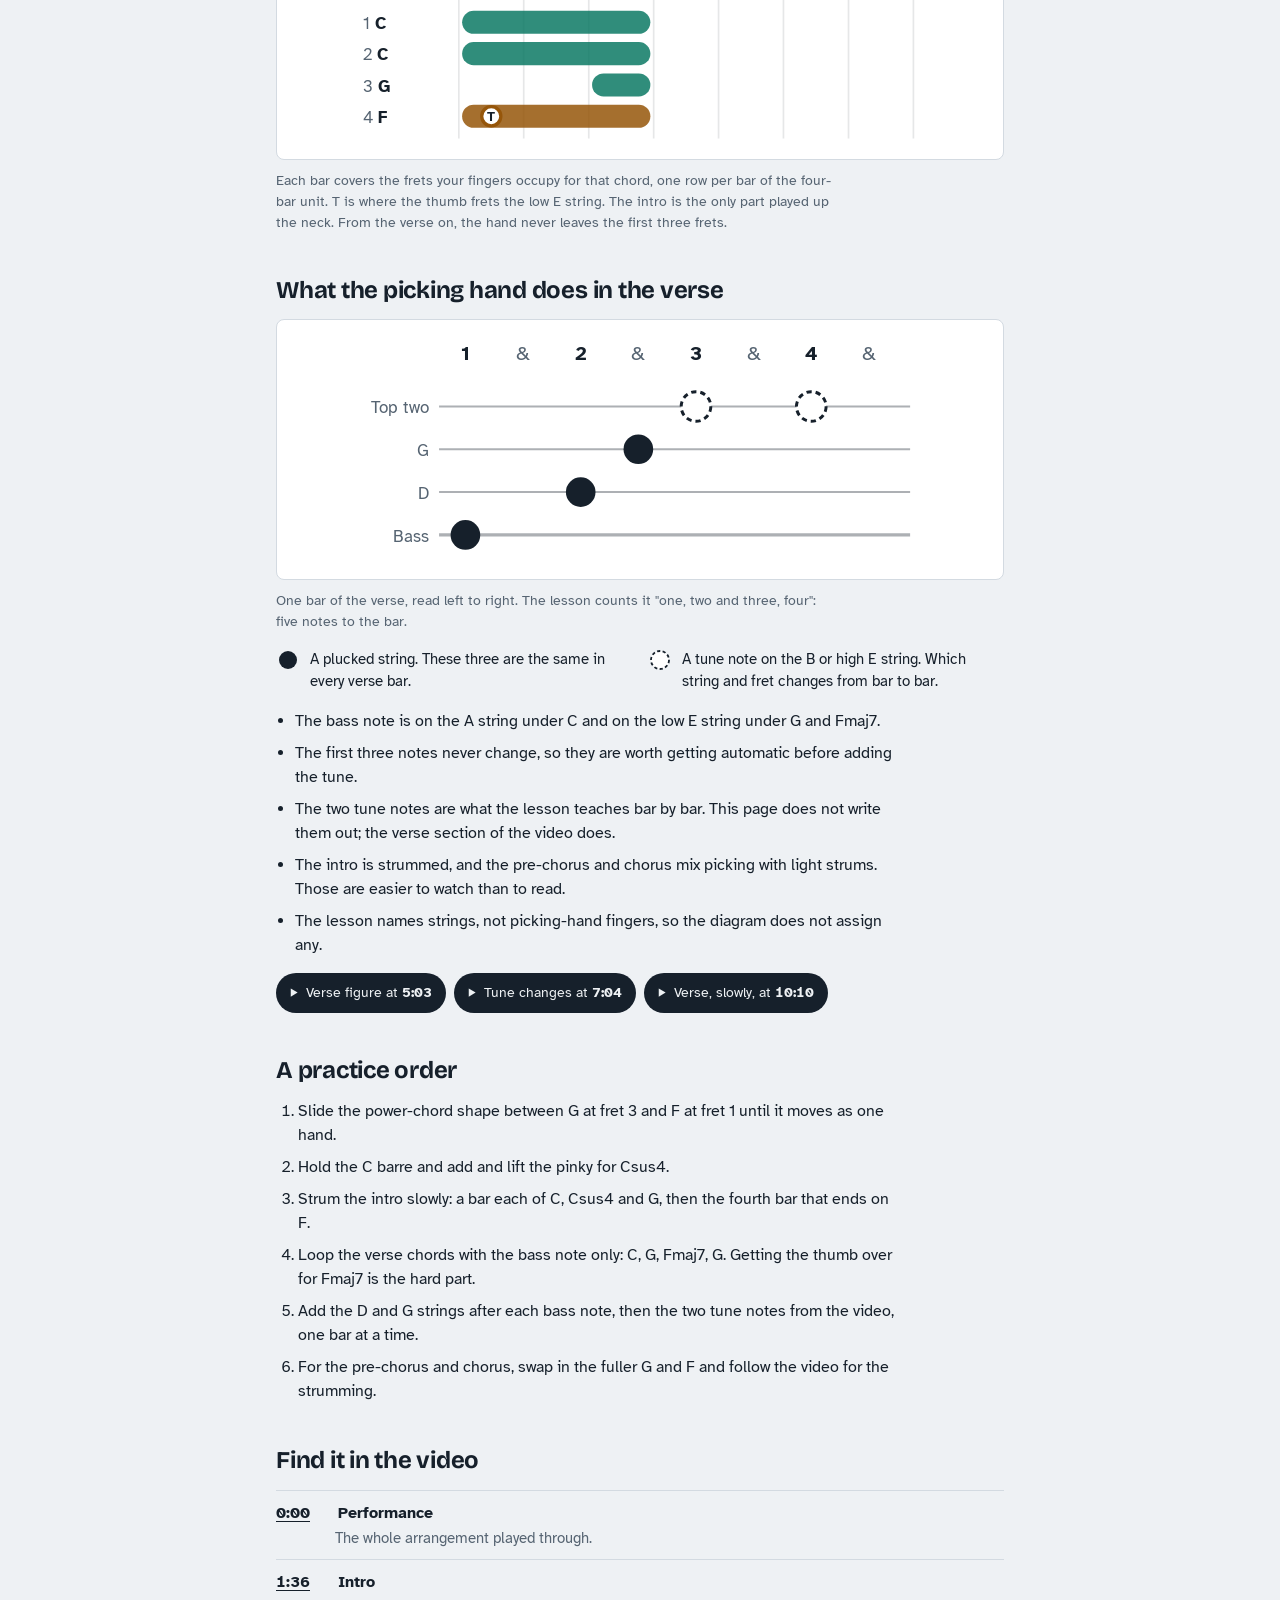
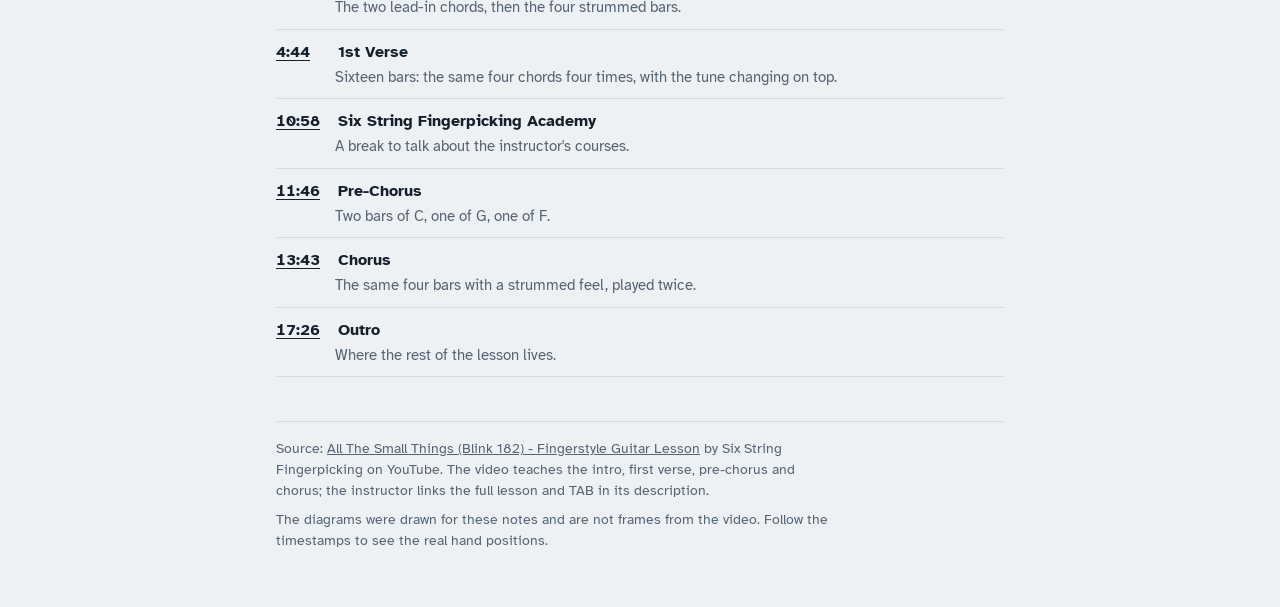
==== commit b428a47c: "Add a docked video player to All The Small Things Tapping a timestamp now plays that moment of the l" ====
--- a/all-the-small-things/index.html
+++ b/all-the-small-things/index.html
@@ -85,7 +85,7 @@
 
 /* chord cards */
 .cards { display: grid; grid-template-columns: repeat(auto-fit, minmax(288px, 1fr)); gap: 14px; }
-.chord { background: var(--surface); border: 1px solid var(--line); border-top: 6px solid var(--fam); border-radius: 8px; padding: 14px; display: grid; gap: 12px; align-content: start; scroll-margin-top: 12px; }
+.chord { background: var(--surface); border: 1px solid var(--line); border-top: 6px solid var(--fam); border-radius: 8px; padding: 14px; display: grid; gap: 12px; align-content: start; scroll-margin-top: calc(var(--player-h, 0px) + 12px); /* a bar tapped in the song map lands below the open video */ }
 .chord header { display: grid; grid-template-columns: auto 1fr; column-gap: 12px; row-gap: 2px; align-items: baseline; }
 .chord h3 { font-size: 2rem; font-weight: 800; }
 .meta { display: flex; flex-wrap: wrap; gap: 4px 8px; align-items: center; font-size: .8125rem; color: var(--muted); }
@@ -163,15 +163,55 @@
 .steps { margin: 0; padding-left: 1.4em; display: grid; gap: 8px; max-width: 62ch; }
 .source { font-size: .875rem; color: var(--muted); border-top: 1px solid var(--line); padding-top: 16px; display: grid; gap: 8px; }
 @media (prefers-reduced-motion: no-preference) { html { scroll-behavior: smooth; } }
+
+/* The docked lesson video. Hidden until a timestamp is tapped, then it sticks to the
+   top of the screen so the video and the diagram below it are visible together.
+   The script moves the page itself when the dock opens and closes, so the browser's
+   own scroll anchoring is turned off to stop the two corrections adding up. */
+html, body { overflow-anchor: none; }
+.player { position: sticky; top: 0; z-index: 5; background: var(--surface); border-bottom: 1px solid var(--line); box-shadow: 0 4px 16px rgb(0 0 0 / .14); }
+.player[hidden] { display: none; }
+.player-in { max-width: 760px; margin: 0 auto; }
+.player-frame { position: relative; width: min(100%, calc(42vh * 16 / 9)); aspect-ratio: 16 / 9; margin: 0 auto; background: #000; }
+@media (min-width: 700px) and (min-height: 600px) { .player-frame { width: min(100%, calc(34vh * 16 / 9)); } }  /* on a big screen, leave more room for the cards */
+.player-frame iframe { position: absolute; inset: 0; width: 100%; height: 100%; border: 0; }
+.player-msg { position: absolute; inset: 0; z-index: 1; display: grid; place-content: center; justify-items: center; gap: 8px; padding: 16px; text-align: center; background: #000; color: #fff; font-size: .9375rem; }
+.player-msg[hidden] { display: none; }
+.player-msg a { color: #fff; font-weight: 700; }
+.player-bar { display: flex; align-items: center; gap: 8px; padding: 6px 8px 6px 14px; }
+.player-title { flex: 1 1 0; min-width: 0; font-weight: 700; font-size: .9375rem; white-space: nowrap; overflow: hidden; text-overflow: ellipsis; }
+.pbtn { flex: none; min-width: 44px; min-height: 40px; padding: 0 12px; border: 1px solid var(--line); border-radius: 99px; background: transparent; color: var(--ink); font: 700 .8125rem/1 var(--font-body); font-variant-numeric: tabular-nums; cursor: pointer; -webkit-tap-highlight-color: transparent; }
+.pbtn[aria-pressed="true"] { background: var(--ink); border-color: var(--ink); color: var(--bg); }
+.pbtn:disabled { opacity: .45; cursor: default; }
+.pbtn:focus-visible { outline: 3px solid var(--power); outline-offset: 2px; }
+.pbtn-x { width: 40px; min-width: 40px; padding: 0; }
+.pbtn-x svg { display: block; width: 12px; height: 12px; margin: 0 auto; }
+@media print { .player { display: none; } }
 </style>
 </head>
 <body>
+
+<aside class="player" id="player" aria-label="Lesson video" hidden>
+  <div class="player-in">
+    <div class="player-frame">
+      <div id="player-video"></div>
+      <div class="player-msg" id="player-msg" hidden><span id="player-msg-text"></span><a id="player-msg-link" href="https://youtu.be/hsBlzBTk9Xc">Open this part on YouTube</a></div>
+    </div>
+    <div class="player-bar">
+      <p class="player-title" id="player-title" aria-live="polite"></p>
+      <button type="button" class="pbtn" id="player-speed">1×</button>
+      <button type="button" class="pbtn" id="player-loop" aria-pressed="false" disabled>Loop from here</button>
+      <button type="button" class="pbtn pbtn-x" id="player-close" aria-label="Close the video"><svg viewBox="0 0 12 12" aria-hidden="true"><path d="M2 2l8 8M10 2l-8 8" fill="none" stroke="currentColor" stroke-width="1.8" stroke-linecap="round"/></svg></button>
+    </div>
+  </div>
+</aside>
+
 <main>
 
 <header class="top">
   <p class="eyebrow">Fingerstyle lesson notes</p>
   <h1>All The Small Things: nine chord shapes</h1>
-  <p class="lede">The fretting-hand shapes for the intro, first verse, pre-chorus and chorus of a fingerstyle arrangement, worked out from Six String Fingerpicking's 18-minute lesson on the Blink-182 song. Each shape links to the moment it appears in the video.</p>
+  <p class="lede">The fretting-hand shapes for the intro, first verse, pre-chorus and chorus of a fingerstyle arrangement, worked out from Six String Fingerpicking's 18-minute lesson on the Blink-182 song. Tap any time on this page to play that moment of the lesson. The video stays at the top of the screen while you read.</p>
   <dl class="facts">
     <div><dt>Tuning</dt><dd>Standard. The lesson does not say so, but the frets it names only make these chords in standard tuning.</dd></div>
     <div><dt>Capo</dt><dd>None</dd></div>
@@ -184,22 +224,22 @@
   <h2 id="h-map">The song map</h2>
   <p>Every section is a four-bar unit. Tap a bar to jump to its shape.</p>
   <div class="part">
-    <div class="part-head"><h3>Intro</h3><a class="watch" href="https://youtu.be/hsBlzBTk9Xc?t=96"><svg class="play" viewBox="0 0 12 12" aria-hidden="true"><path d="M3 1.5v9l7.5-4.5z"/></svg><span>From <b>1:36</b></span></a></div>
+    <div class="part-head"><h3>Intro</h3><a class="watch" href="https://youtu.be/hsBlzBTk9Xc?t=96" data-t="96" data-part="Intro"><svg class="play" viewBox="0 0 12 12" aria-hidden="true"><path d="M3 1.5v9l7.5-4.5z"/></svg><span>From <b>1:36</b></span></a></div>
     <ol class="loop"><li class="fam-cbarre"><a href="#chord-c-barre"><span class="bar">bar 1</span><span class="nm">C</span></a></li><li class="fam-cbarre"><a href="#chord-csus4"><span class="bar">bar 2</span><span class="nm">Csus4</span></a></li><li class="fam-power"><a href="#chord-g-shape"><span class="bar">bar 3</span><span class="nm">G</span></a></li><li class="fam-power"><a href="#chord-f-shape"><span class="bar">bar 4</span><span class="nm">G → F</span></a></li></ol>
     <p class="note">Two quick chords lead in before bar 1: the G shape and then the F shape, hit on the low strings only. Bars 1 to 3 are strummed in steady eighth notes. Bar 4 starts on G, drops to muted strums and lands on F at the very end. The four bars are played twice.</p>
   </div>
   <div class="part">
-    <div class="part-head"><h3>Verse</h3><a class="watch" href="https://youtu.be/hsBlzBTk9Xc?t=284"><svg class="play" viewBox="0 0 12 12" aria-hidden="true"><path d="M3 1.5v9l7.5-4.5z"/></svg><span>From <b>4:44</b></span></a></div>
+    <div class="part-head"><h3>Verse</h3><a class="watch" href="https://youtu.be/hsBlzBTk9Xc?t=284" data-t="284" data-part="Verse"><svg class="play" viewBox="0 0 12 12" aria-hidden="true"><path d="M3 1.5v9l7.5-4.5z"/></svg><span>From <b>4:44</b></span></a></div>
     <ol class="loop"><li class="fam-open"><a href="#chord-c-open"><span class="bar">bar 1</span><span class="nm">C</span></a></li><li class="fam-open"><a href="#chord-g-one"><span class="bar">bar 2</span><span class="nm">G</span></a></li><li class="fam-thumb"><a href="#chord-fmaj7"><span class="bar">bar 3</span><span class="nm">Fmaj7</span></a></li><li class="fam-open"><a href="#chord-g-one"><span class="bar">bar 4</span><span class="nm">G</span></a></li></ol>
     <p class="note">Played four times, sixteen bars in all. The chords never change. The tune on top does, from the ninth bar (7:04) and again in the last four (8:49).</p>
   </div>
   <div class="part">
-    <div class="part-head"><h3>Pre-chorus</h3><a class="watch" href="https://youtu.be/hsBlzBTk9Xc?t=706"><svg class="play" viewBox="0 0 12 12" aria-hidden="true"><path d="M3 1.5v9l7.5-4.5z"/></svg><span>From <b>11:46</b></span></a></div>
+    <div class="part-head"><h3>Pre-chorus</h3><a class="watch" href="https://youtu.be/hsBlzBTk9Xc?t=706" data-t="706" data-part="Pre-chorus"><svg class="play" viewBox="0 0 12 12" aria-hidden="true"><path d="M3 1.5v9l7.5-4.5z"/></svg><span>From <b>11:46</b></span></a></div>
     <ol class="loop"><li class="fam-open"><a href="#chord-c-open"><span class="bar">bar 1</span><span class="nm">C</span></a></li><li class="fam-open"><a href="#chord-c-open"><span class="bar">bar 2</span><span class="nm">C</span></a></li><li class="fam-open"><a href="#chord-g-add"><span class="bar">bar 3</span><span class="nm">G</span></a></li><li class="fam-thumb"><a href="#chord-f-thumb"><span class="bar">bar 4</span><span class="nm">F</span></a></li></ol>
     <p class="note">Two bars of C, one of G, one of F. The G and F are fuller than the verse versions.</p>
   </div>
   <div class="part">
-    <div class="part-head"><h3>Chorus</h3><a class="watch" href="https://youtu.be/hsBlzBTk9Xc?t=823"><svg class="play" viewBox="0 0 12 12" aria-hidden="true"><path d="M3 1.5v9l7.5-4.5z"/></svg><span>From <b>13:43</b></span></a></div>
+    <div class="part-head"><h3>Chorus</h3><a class="watch" href="https://youtu.be/hsBlzBTk9Xc?t=823" data-t="823" data-part="Chorus"><svg class="play" viewBox="0 0 12 12" aria-hidden="true"><path d="M3 1.5v9l7.5-4.5z"/></svg><span>From <b>13:43</b></span></a></div>
     <ol class="loop"><li class="fam-open"><a href="#chord-c-open"><span class="bar">bar 1</span><span class="nm">C</span></a></li><li class="fam-open"><a href="#chord-c-open"><span class="bar">bar 2</span><span class="nm">C</span></a></li><li class="fam-open"><a href="#chord-g-add"><span class="bar">bar 3</span><span class="nm">G</span></a></li><li class="fam-thumb"><a href="#chord-f-thumb"><span class="bar">bar 4</span><span class="nm">F</span></a></li></ol>
     <p class="note">The same four bars as the pre-chorus, with a strummed feel, played twice. The lesson stops here: the instructor says another verse and a bridge follow, and that he teaches those on his website.</p>
   </div>
@@ -235,7 +275,7 @@
   </div>
   <p class="tip">Index on the A string at fret 3, ring finger flattened across the D, G and B strings at fret 5. The intro strums a full bar of this in steady eighth notes.</p>
   <footer>
-    <a class="watch" href="https://youtu.be/hsBlzBTk9Xc?t=130"><svg class="play" viewBox="0 0 12 12" aria-hidden="true"><path d="M3 1.5v9l7.5-4.5z"/></svg><span>Watch at <b>2:10</b></span></a>
+    <a class="watch" href="https://youtu.be/hsBlzBTk9Xc?t=130" data-t="130" data-part="C"><svg class="play" viewBox="0 0 12 12" aria-hidden="true"><path d="M3 1.5v9l7.5-4.5z"/></svg><span>Watch at <b>2:10</b></span></a>
     <label class="got" for="got-c-barre"><input type="checkbox" id="got-c-barre" data-got="c-barre"> I can play this</label>
   </footer>
 </article>
@@ -254,7 +294,7 @@
   </div>
   <p class="tip">Keep the C shape down and add the pinky on the B string at fret 6. One more bar of the same strumming.</p>
   <footer>
-    <a class="watch" href="https://youtu.be/hsBlzBTk9Xc?t=150"><svg class="play" viewBox="0 0 12 12" aria-hidden="true"><path d="M3 1.5v9l7.5-4.5z"/></svg><span>Watch at <b>2:30</b></span></a>
+    <a class="watch" href="https://youtu.be/hsBlzBTk9Xc?t=150" data-t="150" data-part="Csus4"><svg class="play" viewBox="0 0 12 12" aria-hidden="true"><path d="M3 1.5v9l7.5-4.5z"/></svg><span>Watch at <b>2:30</b></span></a>
     <label class="got" for="got-csus4"><input type="checkbox" id="got-csus4" data-got="csus4"> I can play this</label>
   </footer>
 </article>
@@ -273,7 +313,7 @@
   </div>
   <p class="tip">A G power chord with the middle finger added on the G string at fret 4. The two quick chords that open the song are this hand and the F below, hit on the low strings only. The lesson calls those G5 and F5.</p>
   <footer>
-    <a class="watch" href="https://youtu.be/hsBlzBTk9Xc?t=178"><svg class="play" viewBox="0 0 12 12" aria-hidden="true"><path d="M3 1.5v9l7.5-4.5z"/></svg><span>Watch at <b>2:58</b></span></a>
+    <a class="watch" href="https://youtu.be/hsBlzBTk9Xc?t=178" data-t="178" data-part="G"><svg class="play" viewBox="0 0 12 12" aria-hidden="true"><path d="M3 1.5v9l7.5-4.5z"/></svg><span>Watch at <b>2:58</b></span></a>
     <label class="got" for="got-g-shape"><input type="checkbox" id="got-g-shape" data-got="g-shape"> I can play this</label>
   </footer>
 </article>
@@ -292,7 +332,7 @@
   </div>
   <p class="tip">Slide the G shape down two frets without changing it. It arrives at the very end of the fourth bar and leads back to C.</p>
   <footer>
-    <a class="watch" href="https://youtu.be/hsBlzBTk9Xc?t=222"><svg class="play" viewBox="0 0 12 12" aria-hidden="true"><path d="M3 1.5v9l7.5-4.5z"/></svg><span>Watch at <b>3:42</b></span></a>
+    <a class="watch" href="https://youtu.be/hsBlzBTk9Xc?t=222" data-t="222" data-part="F"><svg class="play" viewBox="0 0 12 12" aria-hidden="true"><path d="M3 1.5v9l7.5-4.5z"/></svg><span>Watch at <b>3:42</b></span></a>
     <label class="got" for="got-f-shape"><input type="checkbox" id="got-f-shape" data-got="f-shape"> I can play this</label>
   </footer>
 </article>
@@ -311,7 +351,7 @@
   </div>
   <p class="tip">From the verse to the end of the lesson, every C is this one. The bass note is on the A string.</p>
   <footer>
-    <a class="watch" href="https://youtu.be/hsBlzBTk9Xc?t=303"><svg class="play" viewBox="0 0 12 12" aria-hidden="true"><path d="M3 1.5v9l7.5-4.5z"/></svg><span>Watch at <b>5:03</b></span></a>
+    <a class="watch" href="https://youtu.be/hsBlzBTk9Xc?t=303" data-t="303" data-part="C"><svg class="play" viewBox="0 0 12 12" aria-hidden="true"><path d="M3 1.5v9l7.5-4.5z"/></svg><span>Watch at <b>5:03</b></span></a>
     <label class="got" for="got-c-open"><input type="checkbox" id="got-c-open" data-got="c-open"> I can play this</label>
   </footer>
 </article>
@@ -330,7 +370,7 @@
   </div>
   <p class="tip">Only the low E string is fretted. Keep the index close to the B string at fret 1, because the tune touches that note at the end of the bar. Some bars also use the open high E string.</p>
   <footer>
-    <a class="watch" href="https://youtu.be/hsBlzBTk9Xc?t=323"><svg class="play" viewBox="0 0 12 12" aria-hidden="true"><path d="M3 1.5v9l7.5-4.5z"/></svg><span>Watch at <b>5:23</b></span></a>
+    <a class="watch" href="https://youtu.be/hsBlzBTk9Xc?t=323" data-t="323" data-part="G"><svg class="play" viewBox="0 0 12 12" aria-hidden="true"><path d="M3 1.5v9l7.5-4.5z"/></svg><span>Watch at <b>5:23</b></span></a>
     <label class="got" for="got-g-one"><input type="checkbox" id="got-g-one" data-got="g-one"> I can play this</label>
   </footer>
 </article>
@@ -349,7 +389,7 @@
   </div>
   <p class="tip">The thumb wraps round to fret the low E string at fret 1. The high E string stays open, which is what makes it Fmaj7. The instructor says the F is the same every time in the verse.</p>
   <footer>
-    <a class="watch" href="https://youtu.be/hsBlzBTk9Xc?t=351"><svg class="play" viewBox="0 0 12 12" aria-hidden="true"><path d="M3 1.5v9l7.5-4.5z"/></svg><span>Watch at <b>5:51</b></span></a>
+    <a class="watch" href="https://youtu.be/hsBlzBTk9Xc?t=351" data-t="351" data-part="Fmaj7"><svg class="play" viewBox="0 0 12 12" aria-hidden="true"><path d="M3 1.5v9l7.5-4.5z"/></svg><span>Watch at <b>5:51</b></span></a>
     <label class="got" for="got-fmaj7"><input type="checkbox" id="got-fmaj7" data-got="fmaj7"> I can play this</label>
   </footer>
 </article>
@@ -368,7 +408,7 @@
   </div>
   <p class="tip">Used in the pre-chorus and chorus, where the note on the B string carries the tune. In the chorus the open high E string is strummed with it.</p>
   <footer>
-    <a class="watch" href="https://youtu.be/hsBlzBTk9Xc?t=756"><svg class="play" viewBox="0 0 12 12" aria-hidden="true"><path d="M3 1.5v9l7.5-4.5z"/></svg><span>Watch at <b>12:36</b></span></a>
+    <a class="watch" href="https://youtu.be/hsBlzBTk9Xc?t=756" data-t="756" data-part="G"><svg class="play" viewBox="0 0 12 12" aria-hidden="true"><path d="M3 1.5v9l7.5-4.5z"/></svg><span>Watch at <b>12:36</b></span></a>
     <label class="got" for="got-g-add"><input type="checkbox" id="got-g-add" data-got="g-add"> I can play this</label>
   </footer>
 </article>
@@ -387,7 +427,7 @@
   </div>
   <p class="tip">Lay the index across the top two strings at fret 1 and keep the thumb on the bass. Lifting the index off the high E string turns it back into Fmaj7, and the pre-chorus does exactly that at the end of its last bar.</p>
   <footer>
-    <a class="watch" href="https://youtu.be/hsBlzBTk9Xc?t=782"><svg class="play" viewBox="0 0 12 12" aria-hidden="true"><path d="M3 1.5v9l7.5-4.5z"/></svg><span>Watch at <b>13:02</b></span></a>
+    <a class="watch" href="https://youtu.be/hsBlzBTk9Xc?t=782" data-t="782" data-part="F"><svg class="play" viewBox="0 0 12 12" aria-hidden="true"><path d="M3 1.5v9l7.5-4.5z"/></svg><span>Watch at <b>13:02</b></span></a>
     <label class="got" for="got-f-thumb"><input type="checkbox" id="got-f-thumb" data-got="f-thumb"> I can play this</label>
   </footer>
 </article></div>
@@ -415,7 +455,7 @@
     <li>The intro is strummed, and the pre-chorus and chorus mix picking with light strums. Those are easier to watch than to read.</li>
     <li>The lesson names strings, not picking-hand fingers, so the diagram does not assign any.</li>
   </ul>
-  <div class="linkrow"><a class="watch" href="https://youtu.be/hsBlzBTk9Xc?t=303"><svg class="play" viewBox="0 0 12 12" aria-hidden="true"><path d="M3 1.5v9l7.5-4.5z"/></svg><span>Verse figure at <b>5:03</b></span></a> <a class="watch" href="https://youtu.be/hsBlzBTk9Xc?t=424"><svg class="play" viewBox="0 0 12 12" aria-hidden="true"><path d="M3 1.5v9l7.5-4.5z"/></svg><span>Tune changes at <b>7:04</b></span></a> <a class="watch" href="https://youtu.be/hsBlzBTk9Xc?t=610"><svg class="play" viewBox="0 0 12 12" aria-hidden="true"><path d="M3 1.5v9l7.5-4.5z"/></svg><span>Verse, slowly, at <b>10:10</b></span></a></div>
+  <div class="linkrow"><a class="watch" href="https://youtu.be/hsBlzBTk9Xc?t=303" data-t="303" data-part="Verse figure"><svg class="play" viewBox="0 0 12 12" aria-hidden="true"><path d="M3 1.5v9l7.5-4.5z"/></svg><span>Verse figure at <b>5:03</b></span></a> <a class="watch" href="https://youtu.be/hsBlzBTk9Xc?t=424" data-t="424" data-part="Tune changes"><svg class="play" viewBox="0 0 12 12" aria-hidden="true"><path d="M3 1.5v9l7.5-4.5z"/></svg><span>Tune changes at <b>7:04</b></span></a> <a class="watch" href="https://youtu.be/hsBlzBTk9Xc?t=610" data-t="610" data-part="Verse, slowly"><svg class="play" viewBox="0 0 12 12" aria-hidden="true"><path d="M3 1.5v9l7.5-4.5z"/></svg><span>Verse, slowly, at <b>10:10</b></span></a></div>
 </section>
 
 <section aria-labelledby="h-order">
@@ -432,7 +472,7 @@
 
 <section aria-labelledby="h-video">
   <h2 id="h-video">Find it in the video</h2>
-  <ol class="chapters"><li><a href="https://youtu.be/hsBlzBTk9Xc?t=0"><span class="t">0:00</span><span class="ct">Performance</span></a><span class="what">The whole arrangement played through.</span></li><li><a href="https://youtu.be/hsBlzBTk9Xc?t=96"><span class="t">1:36</span><span class="ct">Intro</span></a><span class="what">The two lead-in chords, then the four strummed bars.</span></li><li><a href="https://youtu.be/hsBlzBTk9Xc?t=284"><span class="t">4:44</span><span class="ct">1st Verse</span></a><span class="what">Sixteen bars: the same four chords four times, with the tune changing on top.</span></li><li><a href="https://youtu.be/hsBlzBTk9Xc?t=658"><span class="t">10:58</span><span class="ct">Six String Fingerpicking Academy</span></a><span class="what">A break to talk about the instructor&#x27;s courses.</span></li><li><a href="https://youtu.be/hsBlzBTk9Xc?t=706"><span class="t">11:46</span><span class="ct">Pre-Chorus</span></a><span class="what">Two bars of C, one of G, one of F.</span></li><li><a href="https://youtu.be/hsBlzBTk9Xc?t=823"><span class="t">13:43</span><span class="ct">Chorus</span></a><span class="what">The same four bars with a strummed feel, played twice.</span></li><li><a href="https://youtu.be/hsBlzBTk9Xc?t=1046"><span class="t">17:26</span><span class="ct">Outro</span></a><span class="what">Where the rest of the lesson lives.</span></li></ol>
+  <ol class="chapters"><li><a href="https://youtu.be/hsBlzBTk9Xc?t=0" data-t="0" data-part="Performance"><span class="t">0:00</span><span class="ct">Performance</span></a><span class="what">The whole arrangement played through.</span></li><li><a href="https://youtu.be/hsBlzBTk9Xc?t=96" data-t="96" data-part="Intro"><span class="t">1:36</span><span class="ct">Intro</span></a><span class="what">The two lead-in chords, then the four strummed bars.</span></li><li><a href="https://youtu.be/hsBlzBTk9Xc?t=284" data-t="284" data-part="1st Verse"><span class="t">4:44</span><span class="ct">1st Verse</span></a><span class="what">Sixteen bars: the same four chords four times, with the tune changing on top.</span></li><li><a href="https://youtu.be/hsBlzBTk9Xc?t=658" data-t="658" data-part="Six String Fingerpicking Academy"><span class="t">10:58</span><span class="ct">Six String Fingerpicking Academy</span></a><span class="what">A break to talk about the instructor&#x27;s courses.</span></li><li><a href="https://youtu.be/hsBlzBTk9Xc?t=706" data-t="706" data-part="Pre-Chorus"><span class="t">11:46</span><span class="ct">Pre-Chorus</span></a><span class="what">Two bars of C, one of G, one of F.</span></li><li><a href="https://youtu.be/hsBlzBTk9Xc?t=823" data-t="823" data-part="Chorus"><span class="t">13:43</span><span class="ct">Chorus</span></a><span class="what">The same four bars with a strummed feel, played twice.</span></li><li><a href="https://youtu.be/hsBlzBTk9Xc?t=1046" data-t="1046" data-part="Outro"><span class="t">17:26</span><span class="ct">Outro</span></a><span class="what">Where the rest of the lesson lives.</span></li></ol>
 </section>
 
 <footer class="source">
@@ -465,5 +505,182 @@
   render();
 })();
 </script>
+<script>
+(function () {
+  // Timestamp links are ordinary YouTube links. This turns a tap on one into "play
+  // that moment in the dock at the top". Nothing is requested from YouTube until the
+  // first tap, and if the player cannot load the links go back to being links.
+  var VIDEO = 'hsBlzBTk9Xc';
+  var dock = document.getElementById('player');
+  // Opened from disk there is no referrer and YouTube refuses to embed, so do nothing.
+  if (!dock || location.protocol === 'file:' || !Element.prototype.closest) return;
+  var root = document.documentElement;
+  var titleEl = document.getElementById('player-title');
+  var msgEl = document.getElementById('player-msg');
+  var msgText = document.getElementById('player-msg-text');
+  var msgLink = document.getElementById('player-msg-link');
+  var speedBtn = document.getElementById('player-speed');
+  var loopBtn = document.getElementById('player-loop');
+  var closeBtn = document.getElementById('player-close');
+  var RATES = [1, 0.75, 0.5];
+  var player = null, ready = false, loading = false, dead = false;
+  var want = 0, rate = 1, loopA = null, loopB = null, loopTimer = null, slowTimer = null;
+  var calm = !!(window.matchMedia && window.matchMedia('(prefers-reduced-motion: reduce)').matches);
+
+  function mmss(t) {
+    t = Math.max(0, Math.floor(t));
+    var s = t % 60;
+    return Math.floor(t / 60) + ':' + (s < 10 ? '0' : '') + s;
+  }
+  function now() {
+    try { return player.getCurrentTime() || 0; } catch (e) { return want; }
+  }
+  function dockHeight() { return dock.hidden ? 0 : dock.getBoundingClientRect().height; }
+  function measure() { root.style.setProperty('--player-h', Math.round(dockHeight()) + 'px'); }
+  function scrollByY(dy, smooth) {
+    if (!dy) return;
+    try { window.scrollBy({ top: dy, left: 0, behavior: smooth && !calm ? 'smooth' : 'instant' }); }
+    catch (e) { window.scrollBy(0, dy); }
+  }
+  function say(text) {
+    msgText.textContent = text;
+    msgLink.href = 'https://youtu.be/' + VIDEO + '?t=' + Math.floor(want);
+    msgEl.hidden = false;
+  }
+  function hush() { msgEl.hidden = true; }
+
+  function openDock(origin) {
+    var anchor = origin ? (origin.closest('.chord, .part') || origin) : null;
+    var top = anchor ? anchor.getBoundingClientRect().top : null;
+    if (dock.hidden) {
+      dock.hidden = false;
+      measure();
+      scrollByY(dockHeight(), false);  // the dock took room at the top: keep the page where it was
+    }
+    if (top !== null) {
+      var under = top - (dockHeight() + 8);
+      if (under < 0) scrollByY(under, true);  // bring the tapped card out from under the dock
+    }
+  }
+  function closeDock() {
+    loopOff();
+    if (ready) { try { player.pauseVideo(); } catch (e) {} }
+    var h = dockHeight();
+    dock.hidden = true;
+    measure();
+    scrollByY(-h, false);
+  }
+
+  function play(t, part) {
+    want = t;
+    titleEl.textContent = (part ? part + ' · ' : '') + mmss(t);
+    loopOff();
+    if (ready) { player.seekTo(t, true); player.playVideo(); }
+    else if (!loading) load();
+  }
+  function load() {
+    loading = true;
+    say('Loading the video…');
+    window.onYouTubeIframeAPIReady = build;
+    var s = document.createElement('script');
+    s.src = 'https://www.youtube.com/iframe_api';
+    s.onerror = giveUp;
+    document.head.appendChild(s);
+    slowTimer = setTimeout(function () {
+      if (!ready && !dead) say('The video is taking a while to load.');
+    }, 10000);
+  }
+  function build() {
+    player = new YT.Player('player-video', {
+      host: 'https://www.youtube-nocookie.com',
+      videoId: VIDEO,
+      playerVars: { start: Math.floor(want), autoplay: 1, playsinline: 1, rel: 0 },
+      events: {
+        onReady: function () {
+          ready = true;
+          clearTimeout(slowTimer);
+          hush();
+          loopBtn.disabled = false;
+          if (rate !== 1) player.setPlaybackRate(rate);
+          player.seekTo(want, true);
+          player.playVideo();
+        },
+        onError: giveUp,
+        onPlaybackRateChange: function (e) { rate = e.data; paintSpeed(); }
+      }
+    });
+  }
+  function giveUp() {
+    dead = true;  // from here on the timestamps open YouTube, as they do without this script
+    loopOff();
+    loopBtn.disabled = true;
+    clearTimeout(slowTimer);
+    say('The video could not be played here.');
+  }
+
+  function paintSpeed() {
+    speedBtn.textContent = rate + '×';
+    speedBtn.setAttribute('aria-label', 'Playback speed ' + rate + '×. Tap to change.');
+  }
+  speedBtn.addEventListener('click', function () {
+    rate = RATES[(RATES.indexOf(rate) + 1) % RATES.length];
+    paintSpeed();
+    if (ready) player.setPlaybackRate(rate);
+  });
+
+  // One button, three presses: mark the start, mark the end (the loop begins), stop.
+  function paintLoop() {
+    var on = loopB !== null;
+    loopBtn.setAttribute('aria-pressed', on ? 'true' : 'false');
+    if (on) {
+      loopBtn.textContent = mmss(loopA) + '–' + mmss(loopB);
+      loopBtn.setAttribute('aria-label', 'Looping ' + mmss(loopA) + ' to ' + mmss(loopB) + '. Tap to stop.');
+    } else {
+      loopBtn.textContent = loopA !== null ? 'Loop to here' : 'Loop from here';
+      loopBtn.removeAttribute('aria-label');
+    }
+  }
+  function loopOff() {
+    loopA = loopB = null;
+    clearInterval(loopTimer);
+    loopTimer = null;
+    paintLoop();
+  }
+  function loopTick() {
+    if (!ready || loopB === null) return;
+    var t = now(), ended = false;
+    try { ended = player.getPlayerState() === 0; } catch (e) {}
+    if (ended || t >= loopB || t < loopA - 1) {
+      player.seekTo(loopA, true);
+      if (ended) player.playVideo();
+    }
+  }
+  loopBtn.addEventListener('click', function () {
+    if (!ready) return;
+    var t = now();
+    if (loopB !== null) { loopOff(); return; }
+    if (loopA === null) { loopA = t; paintLoop(); return; }
+    if (t < loopA) { loopB = loopA; loopA = t; } else { loopB = t; }
+    if (loopB - loopA < 2) loopB = loopA + 2;
+    paintLoop();
+    player.seekTo(loopA, true);
+    player.playVideo();
+    loopTimer = setInterval(loopTick, 200);
+  });
+
+  document.addEventListener('click', function (e) {
+    if (dead || e.defaultPrevented || e.button || e.metaKey || e.ctrlKey || e.shiftKey || e.altKey) return;
+    var a = e.target.closest('a[data-t]');
+    if (!a) return;
+    e.preventDefault();
+    openDock(a);
+    play(parseFloat(a.getAttribute('data-t')), a.getAttribute('data-part'));
+  });
+  closeBtn.addEventListener('click', closeDock);
+  window.addEventListener('resize', function () { if (!dock.hidden) measure(); });
+  paintSpeed();
+  paintLoop();
+})();
+</script>
 </body>
 </html>
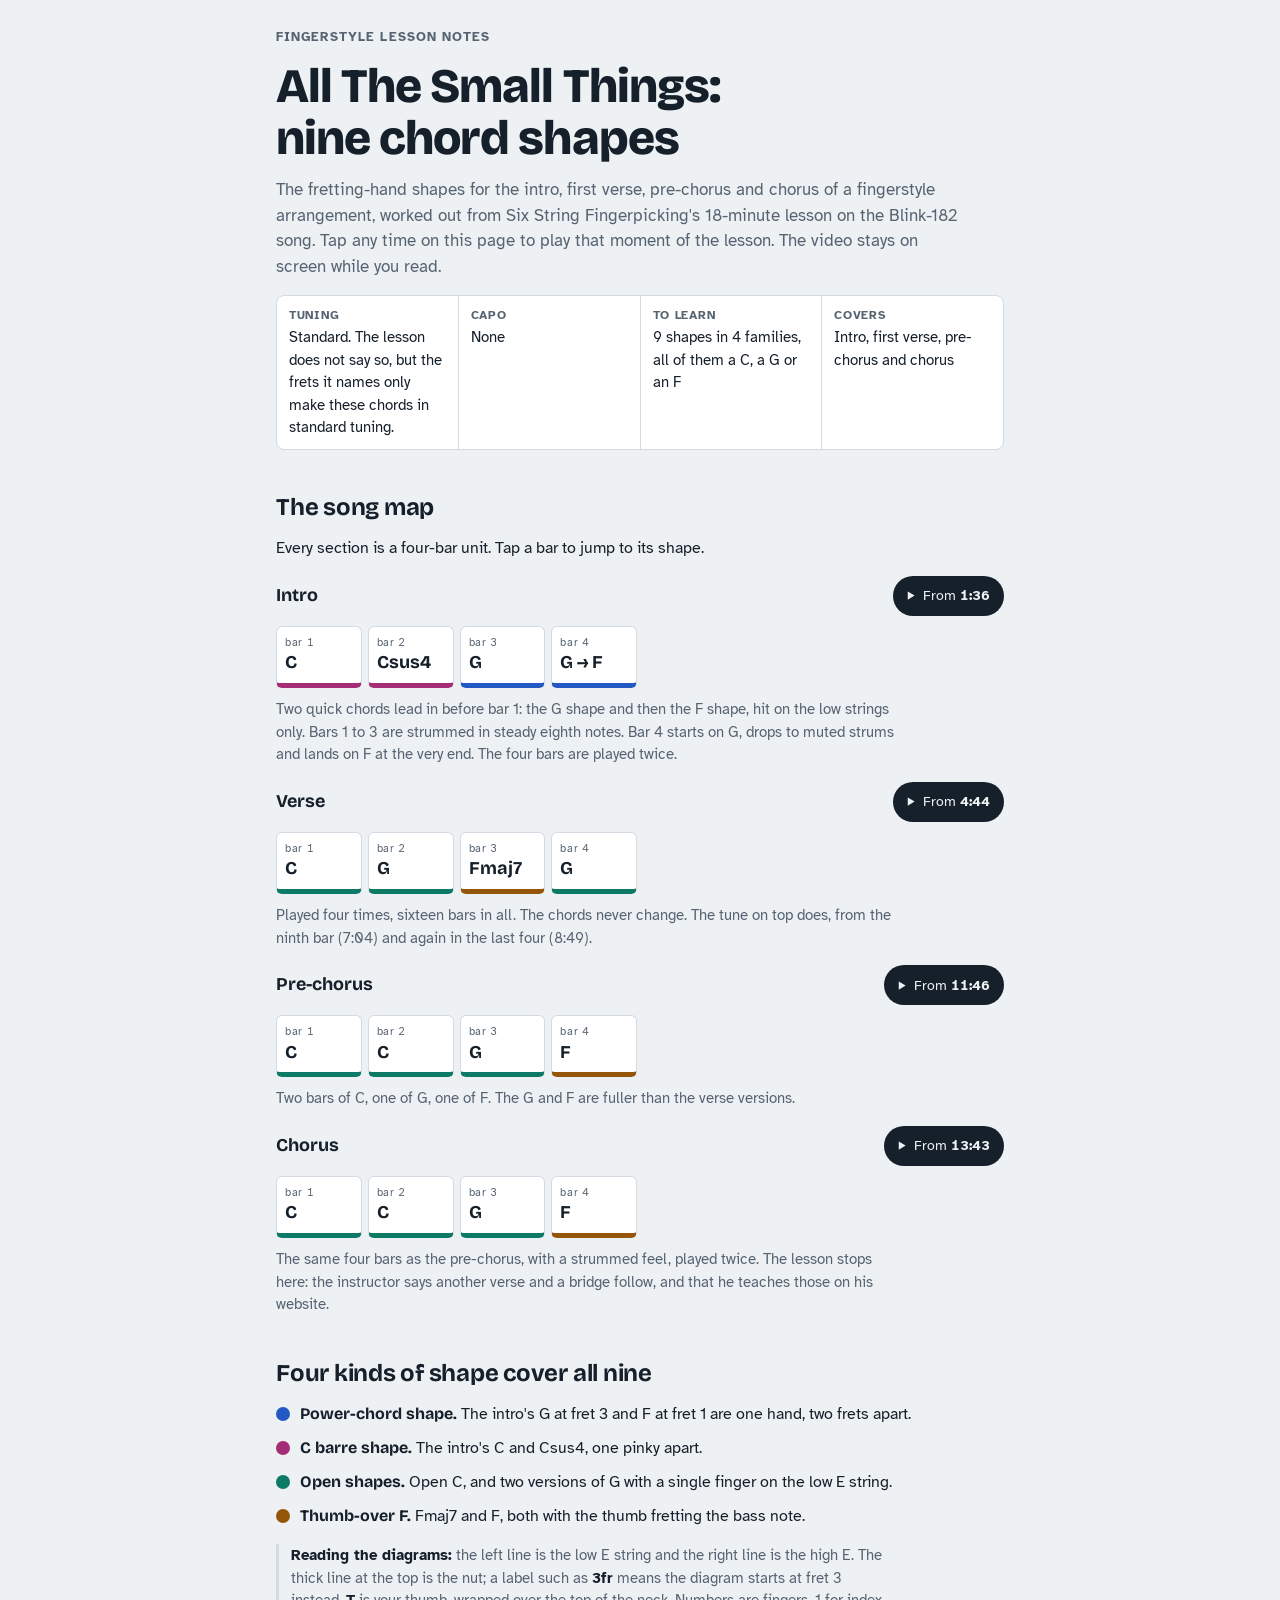
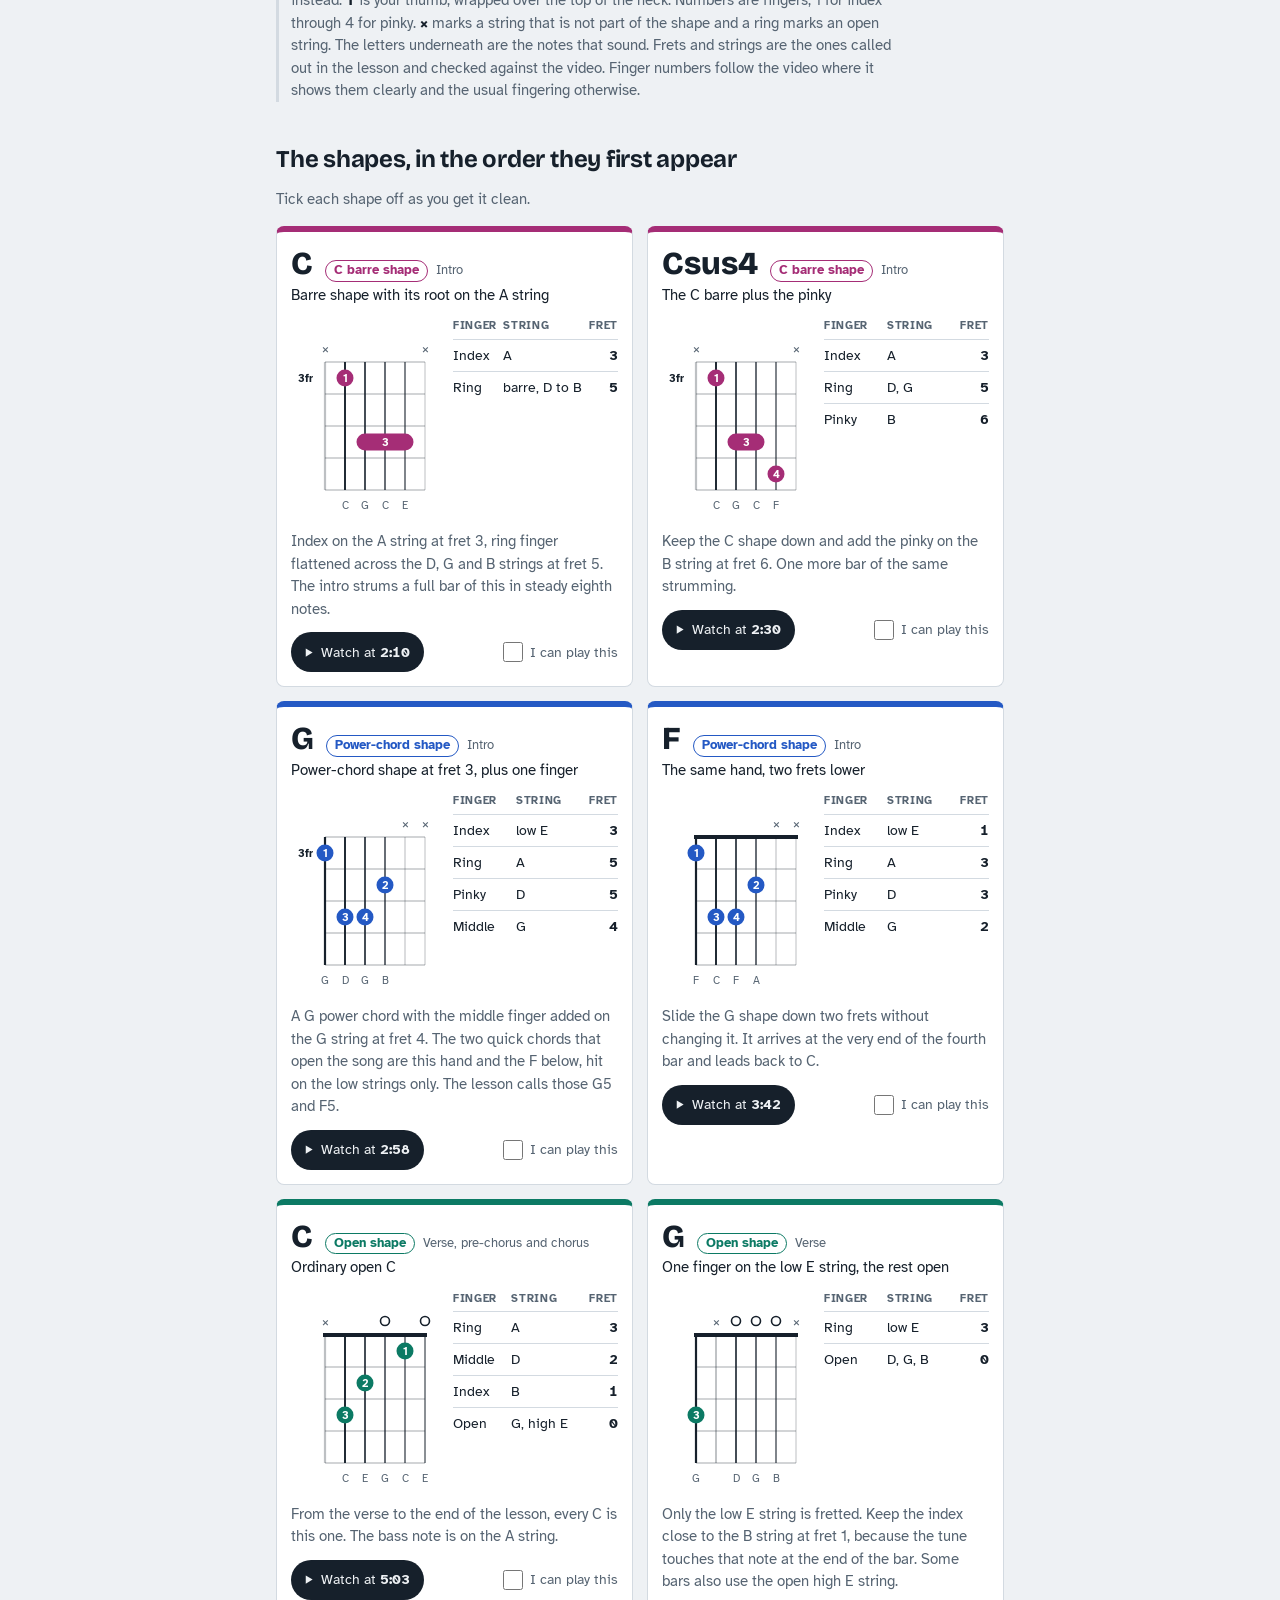
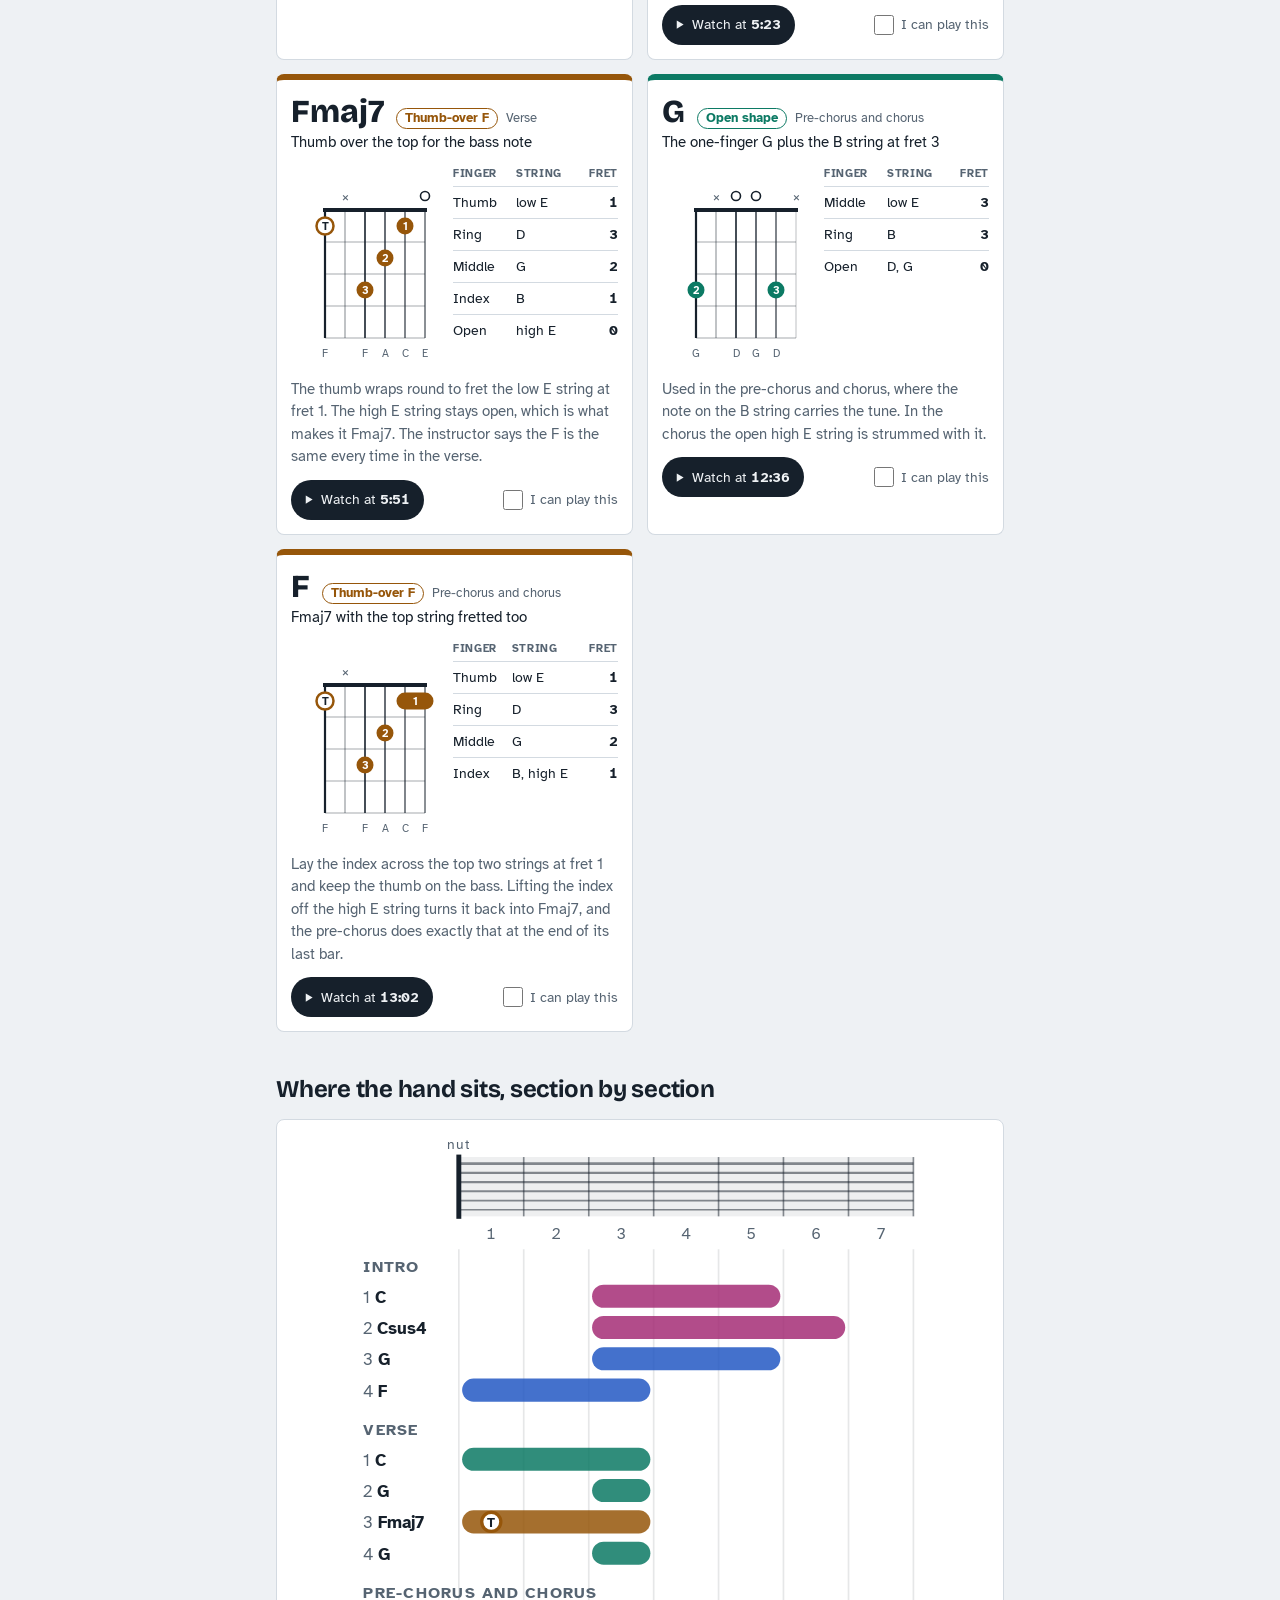
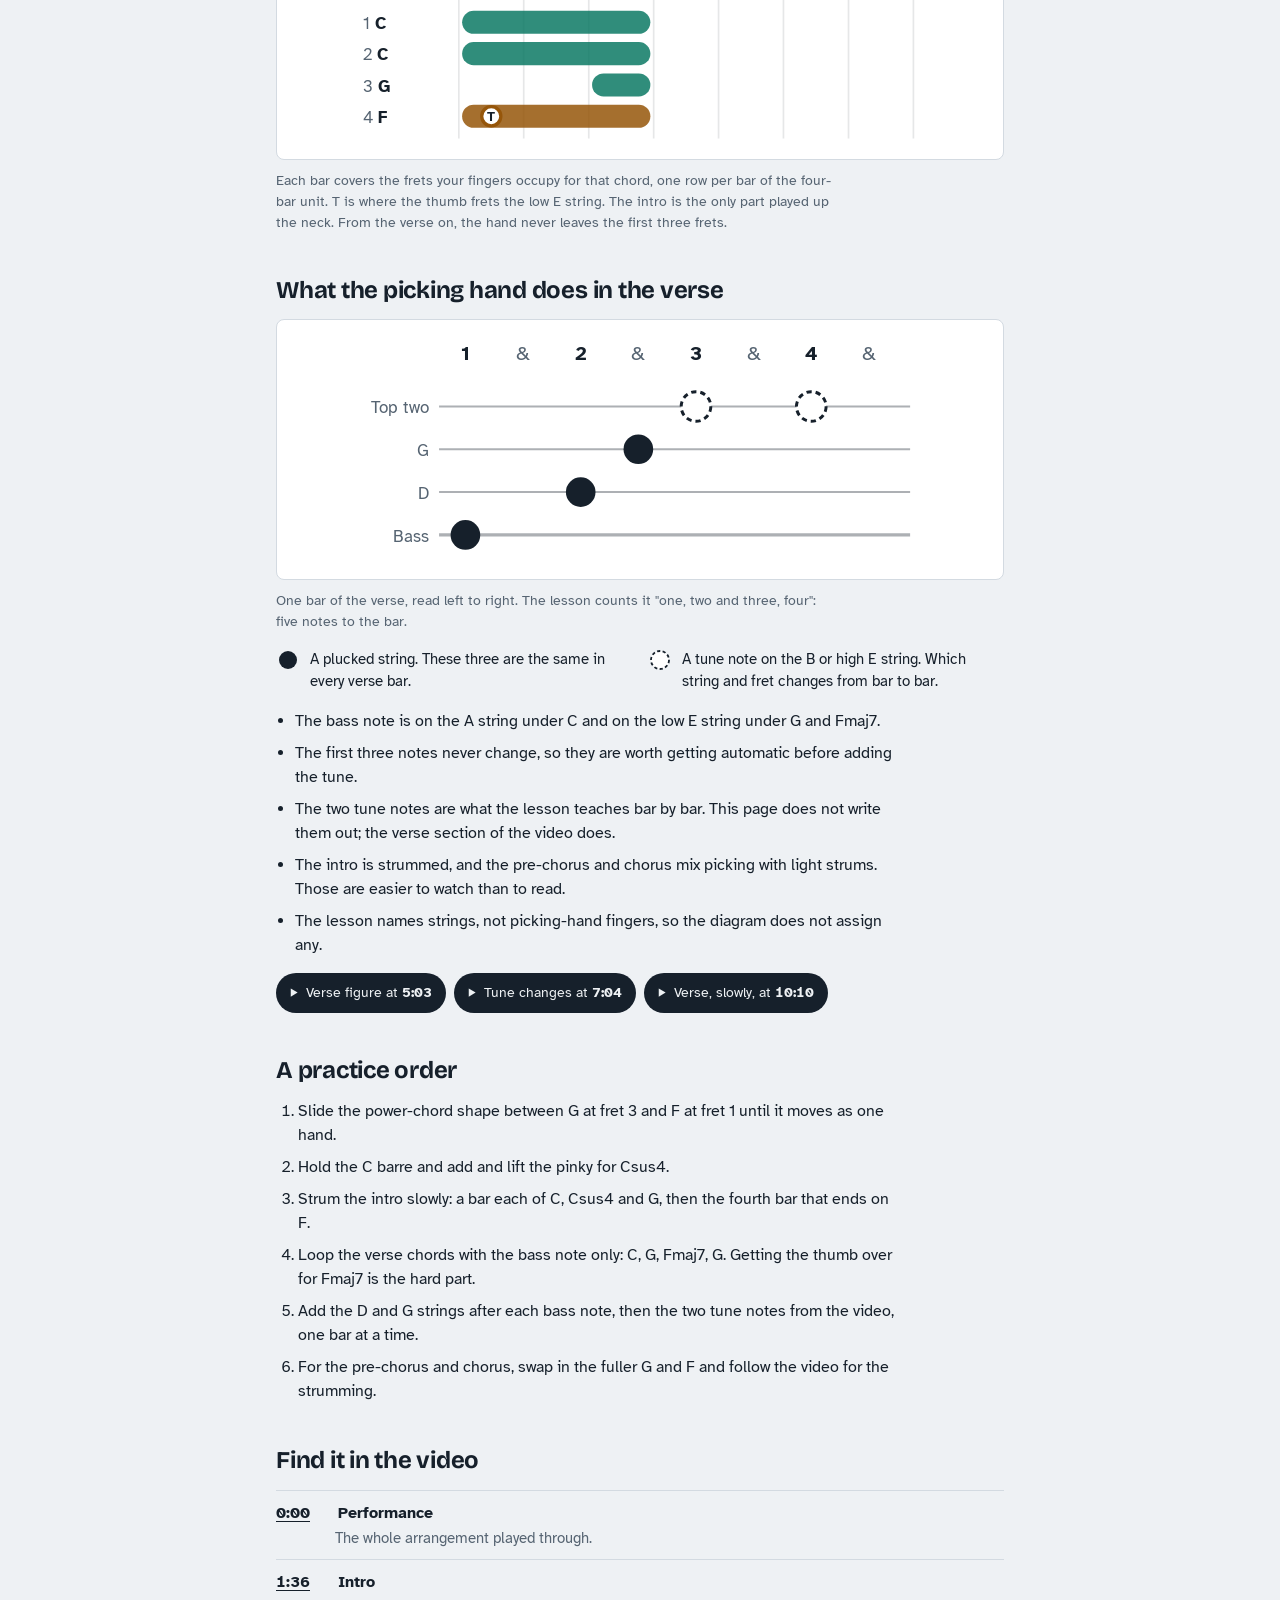
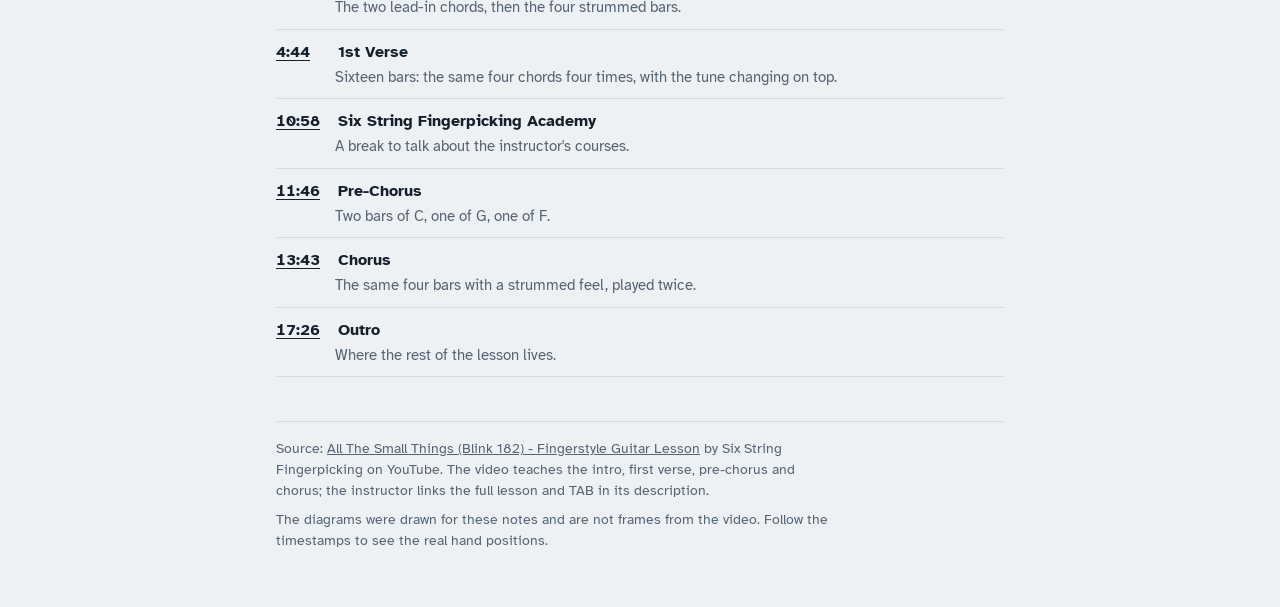
==== commit 8d290fc2: "Move the docked video into the right margin on wide windows On All The Small Things the video was a " ====
--- a/all-the-small-things/index.html
+++ b/all-the-small-things/index.html
@@ -164,16 +164,20 @@
 .source { font-size: .875rem; color: var(--muted); border-top: 1px solid var(--line); padding-top: 16px; display: grid; gap: 8px; }
 @media (prefers-reduced-motion: no-preference) { html { scroll-behavior: smooth; } }
 
-/* The docked lesson video. Hidden until a timestamp is tapped, then it sticks to the
-   top of the screen so the video and the diagram below it are visible together.
-   The script moves the page itself when the dock opens and closes, so the browser's
+/* The lesson video. Hidden until a timestamp is tapped; after that it stays on screen
+   while the page scrolls, so the video and a diagram are visible together. Where it
+   sits depends on the width of the window:
+     under 700px   a band across the top: the video, then a row of controls
+     from 700px    the same band, with the controls beside the video
+     from 1100px   a box in the right margin; the reading column slides left to make
+                   room, and the page keeps the whole height of the window
+   The script moves the page itself when the video opens and closes, so the browser's
    own scroll anchoring is turned off to stop the two corrections adding up. */
 html, body { overflow-anchor: none; }
 .player { position: sticky; top: 0; z-index: 5; background: var(--surface); border-bottom: 1px solid var(--line); box-shadow: 0 4px 16px rgb(0 0 0 / .14); }
 .player[hidden] { display: none; }
 .player-in { max-width: 760px; margin: 0 auto; }
 .player-frame { position: relative; width: min(100%, calc(42vh * 16 / 9)); aspect-ratio: 16 / 9; margin: 0 auto; background: #000; }
-@media (min-width: 700px) and (min-height: 600px) { .player-frame { width: min(100%, calc(34vh * 16 / 9)); } }  /* on a big screen, leave more room for the cards */
 .player-frame iframe { position: absolute; inset: 0; width: 100%; height: 100%; border: 0; }
 .player-msg { position: absolute; inset: 0; z-index: 1; display: grid; place-content: center; justify-items: center; gap: 8px; padding: 16px; text-align: center; background: #000; color: #fff; font-size: .9375rem; }
 .player-msg[hidden] { display: none; }
@@ -186,6 +190,39 @@
 .pbtn:focus-visible { outline: 3px solid var(--power); outline-offset: 2px; }
 .pbtn-x { width: 40px; min-width: 40px; padding: 0; }
 .pbtn-x svg { display: block; width: 12px; height: 12px; margin: 0 auto; }
+.player-jumps { display: none; }  /* section shortcuts: only where there is room for them */
+
+@media (min-width: 700px) {
+  /* The controls sit beside the video, so the band is only as tall as the video. */
+  .player-in { display: grid; grid-template-columns: auto minmax(0, 1fr); padding: 0 16px; }
+  .player-frame { width: min(54vw, calc(42vh * 16 / 9)); margin: 0; }
+  .player-bar { display: grid; grid-template-columns: auto auto minmax(0, 1fr) auto; grid-template-rows: auto 1fr auto; gap: 10px 8px; padding: 12px 0 12px 20px; }
+  .player-title { grid-column: 1 / 4; grid-row: 1; font: 700 1.25rem/1.15 var(--font-display); white-space: normal; }
+  .pbtn-x { grid-column: 4; grid-row: 1; align-self: start; }
+  .player-jumps { grid-column: 1 / -1; grid-row: 2; align-self: start; display: flex; flex-wrap: wrap; gap: 6px; }
+  .player-jumps a { display: inline-flex; align-items: center; min-height: 32px; padding: 0 11px; border: 1px solid var(--line); border-radius: 99px; color: var(--muted); font-size: .8125rem; font-weight: 700; text-decoration: none; }
+  .player-jumps a:hover { color: var(--ink); border-color: var(--ink); }
+  #player-speed { grid-column: 1; grid-row: 3; }
+  #player-loop { grid-column: 2; grid-row: 3; }
+}
+@media (min-width: 700px) and (min-height: 600px) { .player-frame { width: min(54vw, calc(34vh * 16 / 9)); } }  /* on a tall window, leave more room for the cards */
+
+@media (min-width: 1100px) {
+  /* The video leaves the reading column for a box on the right. --rail is its width:
+     whatever the window has left over once the column has its full 760px, between
+     340px and 600px, and never so tall that the controls under it leave the screen.
+     --col is the column's width and --edge the margin left on each side of the pair. */
+  :root {
+    --rail: min(clamp(340px, calc(100vw - 784px), 600px), calc((100vh - 220px) * 16 / 9));
+    --col: min(760px, calc(100vw - var(--rail) - 24px));
+    --edge: calc((100vw - var(--col) - var(--rail) - 8px) / 2);
+  }
+  :root.dock-open main { max-width: var(--col); margin-left: var(--edge); margin-right: 0; }
+  .player { position: fixed; top: 16px; right: var(--edge); width: var(--rail); max-height: calc(100vh - 32px); overflow: hidden auto; border: 1px solid var(--line); border-radius: 12px; box-shadow: 0 8px 28px rgb(0 0 0 / .2); }
+  .player-in { display: block; max-width: none; padding: 0; }
+  .player-frame { width: 100%; }
+  .player-bar { padding: 14px 12px 14px 16px; }
+}
 @media print { .player { display: none; } }
 </style>
 </head>
@@ -199,6 +236,7 @@
     </div>
     <div class="player-bar">
       <p class="player-title" id="player-title" aria-live="polite"></p>
+      <nav class="player-jumps" aria-label="Jump to a section"><a href="https://youtu.be/hsBlzBTk9Xc?t=96" data-t="96" data-part="Intro">Intro</a><a href="https://youtu.be/hsBlzBTk9Xc?t=284" data-t="284" data-part="Verse">Verse</a><a href="https://youtu.be/hsBlzBTk9Xc?t=706" data-t="706" data-part="Pre-chorus">Pre-chorus</a><a href="https://youtu.be/hsBlzBTk9Xc?t=823" data-t="823" data-part="Chorus">Chorus</a></nav>
       <button type="button" class="pbtn" id="player-speed">1×</button>
       <button type="button" class="pbtn" id="player-loop" aria-pressed="false" disabled>Loop from here</button>
       <button type="button" class="pbtn pbtn-x" id="player-close" aria-label="Close the video"><svg viewBox="0 0 12 12" aria-hidden="true"><path d="M2 2l8 8M10 2l-8 8" fill="none" stroke="currentColor" stroke-width="1.8" stroke-linecap="round"/></svg></button>
@@ -211,7 +249,7 @@
 <header class="top">
   <p class="eyebrow">Fingerstyle lesson notes</p>
   <h1>All The Small Things: nine chord shapes</h1>
-  <p class="lede">The fretting-hand shapes for the intro, first verse, pre-chorus and chorus of a fingerstyle arrangement, worked out from Six String Fingerpicking's 18-minute lesson on the Blink-182 song. Tap any time on this page to play that moment of the lesson. The video stays at the top of the screen while you read.</p>
+  <p class="lede">The fretting-hand shapes for the intro, first verse, pre-chorus and chorus of a fingerstyle arrangement, worked out from Six String Fingerpicking's 18-minute lesson on the Blink-182 song. Tap any time on this page to play that moment of the lesson. The video stays on screen while you read.</p>
   <dl class="facts">
     <div><dt>Tuning</dt><dd>Standard. The lesson does not say so, but the frets it names only make these chords in standard tuning.</dd></div>
     <div><dt>Capo</dt><dd>None</dd></div>
@@ -508,13 +546,14 @@
 <script>
 (function () {
   // Timestamp links are ordinary YouTube links. This turns a tap on one into "play
-  // that moment in the dock at the top". Nothing is requested from YouTube until the
-  // first tap, and if the player cannot load the links go back to being links.
+  // that moment in the video docked on this page". Nothing is requested from YouTube
+  // until the first tap, and if the player cannot load the links go back to being links.
   var VIDEO = 'hsBlzBTk9Xc';
   var dock = document.getElementById('player');
   // Opened from disk there is no referrer and YouTube refuses to embed, so do nothing.
   if (!dock || location.protocol === 'file:' || !Element.prototype.closest) return;
   var root = document.documentElement;
+  var page = document.querySelector('main');
   var titleEl = document.getElementById('player-title');
   var msgEl = document.getElementById('player-msg');
   var msgText = document.getElementById('player-msg-text');
@@ -535,13 +574,35 @@
   function now() {
     try { return player.getCurrentTime() || 0; } catch (e) { return want; }
   }
-  function dockHeight() { return dock.hidden ? 0 : dock.getBoundingClientRect().height; }
-  function measure() { root.style.setProperty('--player-h', Math.round(dockHeight()) + 'px'); }
+  // The dock is a band across the top that pushes the page down or, in a wide
+  // window, a box fixed in the right margin that covers nothing at the top.
+  function bandHeight() {
+    if (dock.hidden || getComputedStyle(dock).position !== 'sticky') return 0;
+    return dock.getBoundingClientRect().height;
+  }
+  function measure() { root.style.setProperty('--player-h', Math.round(bandHeight()) + 'px'); }
   function scrollByY(dy, smooth) {
     if (!dy) return;
     try { window.scrollBy({ top: dy, left: 0, behavior: smooth && !calm ? 'smooth' : 'instant' }); }
     catch (e) { window.scrollBy(0, dy); }
   }
+  // Something in the page that is on screen now, to hold steady while the layout changes.
+  function probe() {
+    var r = page.getBoundingClientRect();
+    var x = r.left + Math.min(120, r.width / 2);
+    for (var y = bandHeight() + 16; y < window.innerHeight; y += 40) {
+      var el = document.elementFromPoint(x, y);
+      if (el && el !== page && page.contains(el) && el.getBoundingClientRect().height < window.innerHeight) return el;
+    }
+    return page;
+  }
+  // Change the layout, then scroll so that `ref` is where it was on screen before.
+  function hold(ref, change) {
+    var before = ref.getBoundingClientRect().top;
+    change();
+    measure();
+    scrollByY(ref.getBoundingClientRect().top - before, false);
+  }
   function say(text) {
     msgText.textContent = text;
     msgLink.href = 'https://youtu.be/' + VIDEO + '?t=' + Math.floor(want);
@@ -550,25 +611,26 @@
   function hush() { msgEl.hidden = true; }
 
   function openDock(origin) {
-    var anchor = origin ? (origin.closest('.chord, .part') || origin) : null;
-    var top = anchor ? anchor.getBoundingClientRect().top : null;
+    // A tap inside the dock itself (a section shortcut) has no card to bring into view.
+    var anchor = origin && !dock.contains(origin) ? (origin.closest('.chord, .part') || origin) : null;
     if (dock.hidden) {
-      dock.hidden = false;
-      measure();
-      scrollByY(dockHeight(), false);  // the dock took room at the top: keep the page where it was
+      hold(anchor || probe(), function () {  // the page is rearranged: keep it where it was
+        dock.hidden = false;
+        root.classList.add('dock-open');
+      });
     }
-    if (top !== null) {
-      var under = top - (dockHeight() + 8);
+    if (anchor) {
+      var under = anchor.getBoundingClientRect().top - (bandHeight() + 8);
       if (under < 0) scrollByY(under, true);  // bring the tapped card out from under the dock
     }
   }
   function closeDock() {
     loopOff();
     if (ready) { try { player.pauseVideo(); } catch (e) {} }
-    var h = dockHeight();
-    dock.hidden = true;
-    measure();
-    scrollByY(-h, false);
+    hold(probe(), function () {
+      dock.hidden = true;
+      root.classList.remove('dock-open');
+    });
   }
 
   function play(t, part) {
